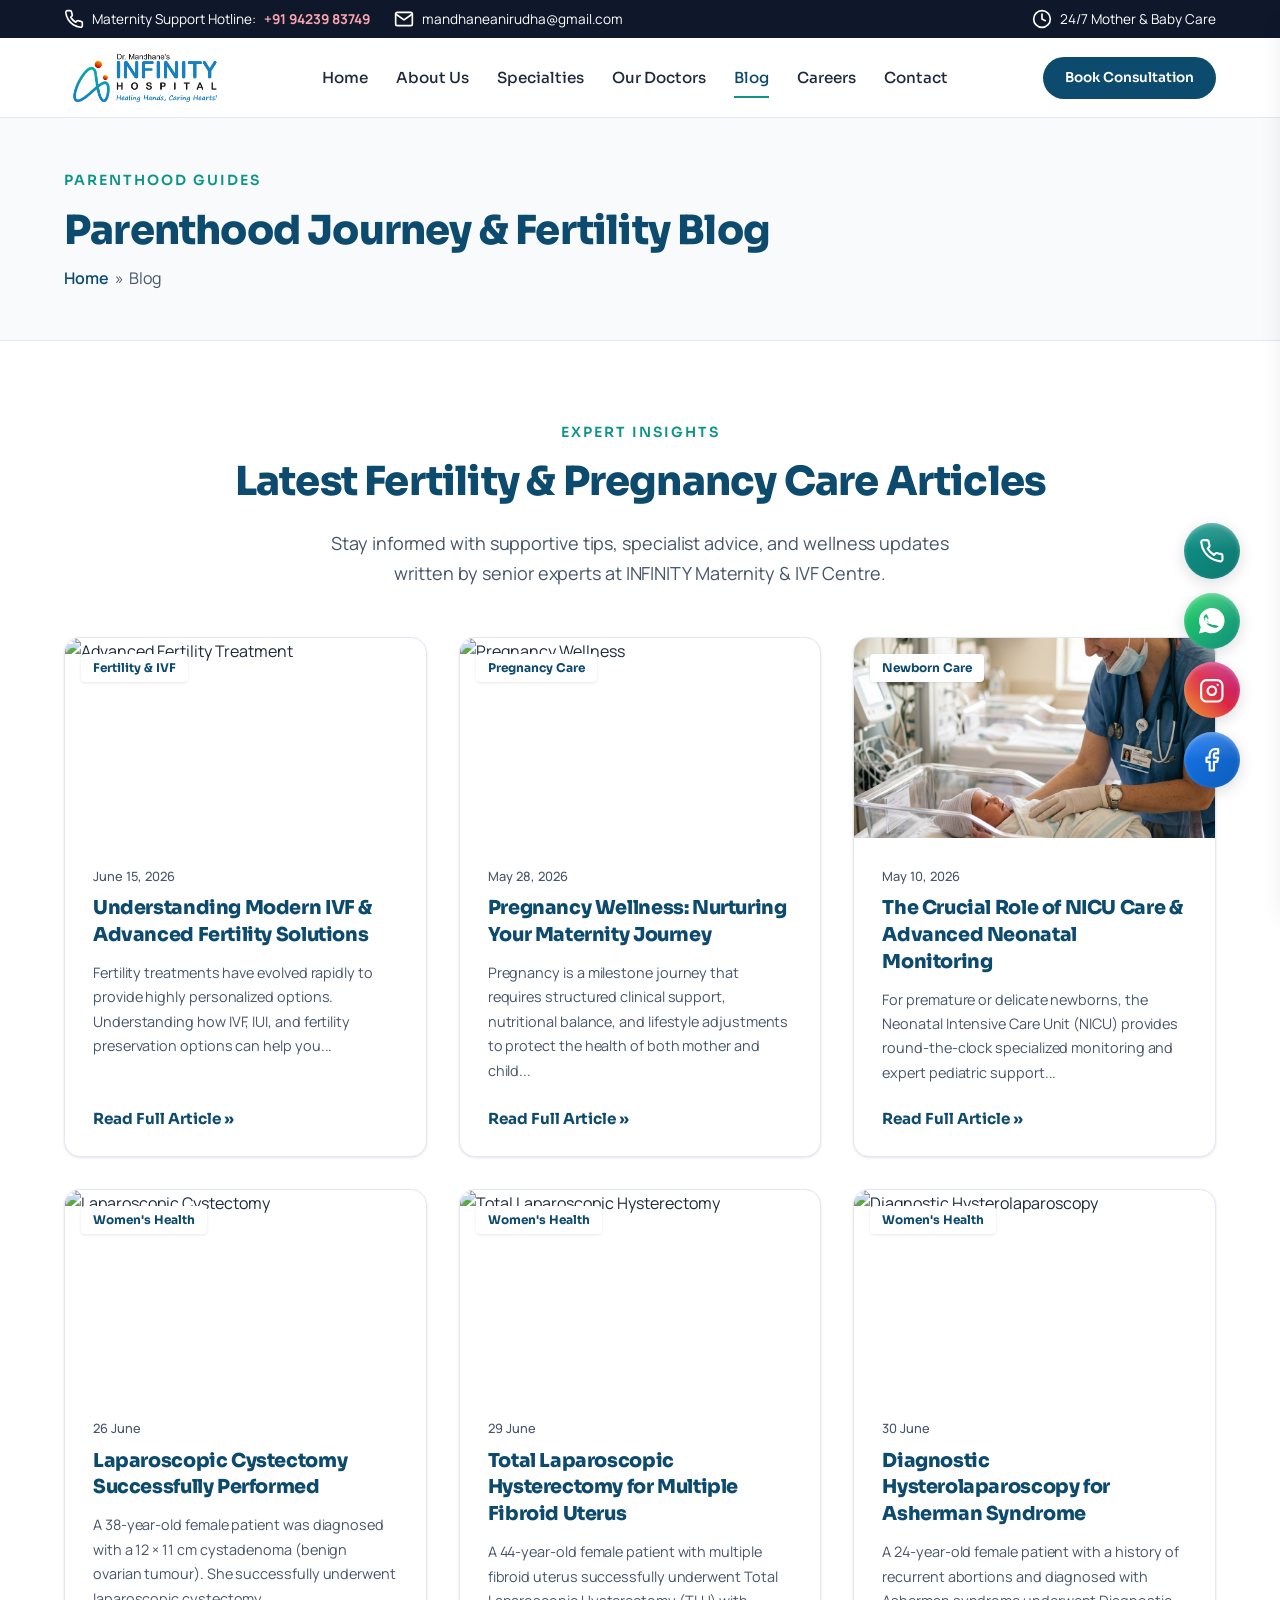
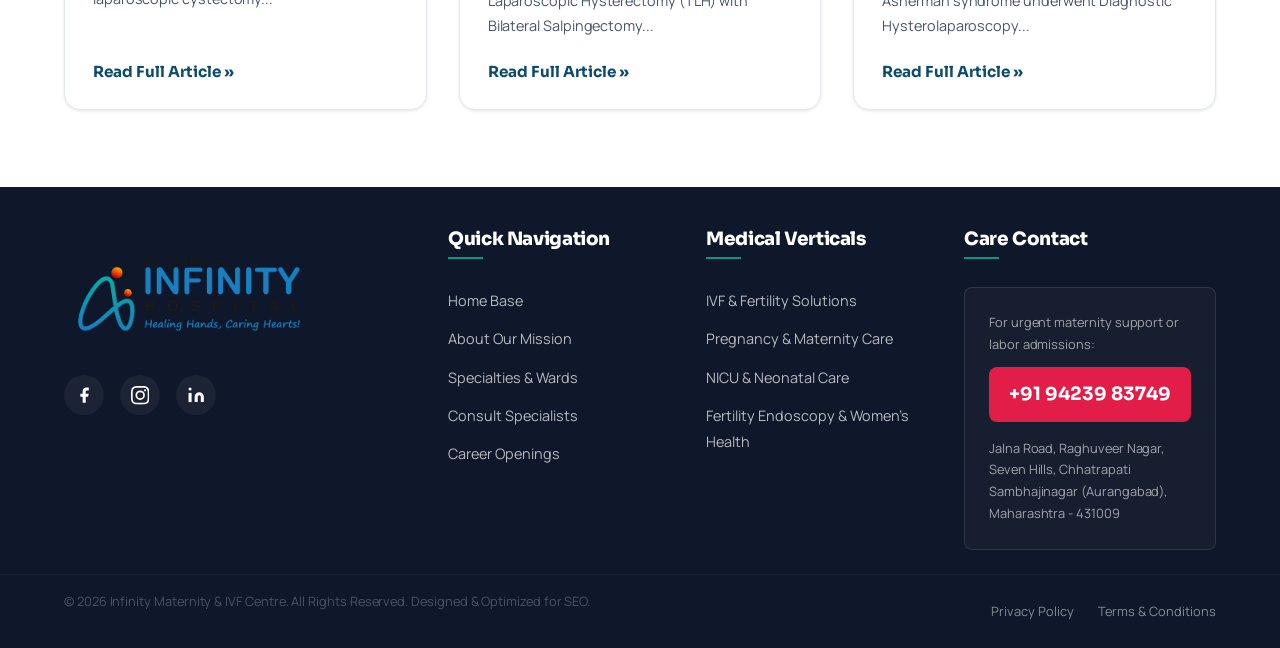
==== INFINITY Hospital/blog.html @ 7b7a64b6 "first commit" ====
<!DOCTYPE html>
<html lang="en">

<head>
    <meta charset="UTF-8">
    <meta name="viewport" content="width=device-width, initial-scale=1.0">

    <!-- Primary Meta Tags -->
    <title>Parenthood & Fertility Blog | INFINITY Maternity & IVF Centre</title>
    <meta name="title" content="Parenthood & Fertility Blog | INFINITY Maternity & IVF Centre">
    <meta name="description"
        content="Read expert articles on IVF treatment, pregnancy wellness, neonatal care (NICU), and women's health written by specialists at INFINITY Maternity & IVF Centre.">
    <meta name="keywords"
        content="INFINITY Maternity & IVF Centre blog, IVF blog, pregnancy tips, newborn care, women's wellness, doctor advice">
    <meta name="author" content="INFINITY Maternity & IVF Centre">
    <meta name="robots" content="index, follow">

    <!-- Open Graph / Facebook -->
    <meta property="og:type" content="website">
    <meta property="og:url" content="https://www.infinitymaternityivf.com/blog.html">
    <meta property="og:title" content="Parenthood & Fertility Blog | INFINITY Maternity & IVF Centre">
    <meta property="og:description"
        content="Read expert articles on IVF treatment, pregnancy wellness, neonatal care (NICU), and women's health written by specialists at INFINITY Maternity & IVF Centre.">
    <meta property="og:image" content="asset/logo-png.png">

    <!-- Twitter -->
    <meta property="twitter:card" content="summary_large_image">
    <meta property="twitter:url" content="https://www.infinitymaternityivf.com/blog.html">
    <meta property="twitter:title" content="Parenthood & Fertility Blog | INFINITY Maternity & IVF Centre">
    <meta property="twitter:description"
        content="Read expert articles on IVF treatment, pregnancy wellness, neonatal care (NICU), and women's health written by specialists at INFINITY Maternity & IVF Centre.">
    <meta property="twitter:image" content="asset/logo-png.png">

    <!-- Google Fonts -->
    <link rel="preconnect" href="https://fonts.googleapis.com">
    <link rel="preconnect" href="https://fonts.gstatic.com" crossorigin>
    <link
        href="https://fonts.googleapis.com/css2?family=Manrope:wght@300;400;500;600;700;800&family=Sora:wght@300;400;500;600;700;800&display=swap"
        rel="stylesheet">

    <!-- Stylesheet -->
    <link rel="stylesheet" href="style.css">
</head>

<body>

    <!-- TOP INFO BAR -->
    <div class="top-bar">
        <div class="container top-bar-content">
            <div class="top-contact-info">
                <span class="info-item">
                    <svg class="icon" viewBox="0 0 24 24">
                        <path
                            d="M22 16.92v3a2 2 0 0 1-2.18 2 19.79 19.79 0 0 1-8.63-3.07 19.5 19.5 0 0 1-6-6 19.79 19.79 0 0 1-3.07-8.67A2 2 0 0 1 4.11 2h3a2 2 0 0 1 2 1.72 12.84 12.84 0 0 0 .7 2.81 2 2 0 0 1-.45 2.11L8.09 9.91a16 16 0 0 0 6 6l1.27-1.27a2 2 0 0 1 2.11-.45 12.84 12.84 0 0 0 2.81.7A2 2 0 0 1 22 16.92z" />
                    </svg>
                    Maternity Support Hotline: <a href="tel:+919423983749" class="emergency-link">+91 94239 83749</a>
                </span>
                <span class="info-item hide-mobile">
                    <svg class="icon" viewBox="0 0 24 24">
                        <path d="M4 4h16c1.1 0 2 .9 2 2v12c0 1.1-.9 2-2 2H4c-1.1 0-2-.9-2-2V6c0-1.1.9-2 2-2z" />
                        <polyline points="22,6 12,13 2,6" />
                    </svg>
                    <a href="mailto:mandhaneanirudha@gmail.com">mandhaneanirudha@gmail.com</a>
                </span>
            </div>
            <div class="top-social-hours">
                <span class="info-item">
                    <svg class="icon" viewBox="0 0 24 24">
                        <circle cx="12" cy="12" r="10" />
                        <polyline points="12 6 12 12 16 14" />
                    </svg>
                    24/7 Mother & Baby Care
                </span>
            </div>
        </div>
    </div>

    <!-- STICKY HEADER / NAVIGATION -->
    <header class="main-header">
        <div class="container nav-container">
            <!-- Brand Logo -->
            <a href="index.html" class="logo">
                <img src="asset/logo-png.png" alt="INFINITY Maternity & IVF Centre Logo" class="logo-img">
            </a>

            <!-- Desktop Navigation Menu -->
            <nav class="nav-menu" id="navMenu">
                <a href="index.html" class="nav-link">Home</a>
                <a href="about.html" class="nav-link">About Us</a>
                <a href="specialties.html" class="nav-link">Specialties</a>
                <a href="doctors.html" class="nav-link">Our Doctors</a>
                <a href="blog.html" class="nav-link active">Blog</a>
                <a href="careers.html" class="nav-link">Careers</a>
                <a href="contact.html" class="nav-link">Contact</a>
            </nav>

            <!-- CTA & Burger Action Buttons -->
            <div class="nav-actions">
                <a href="index.html#appointment" class="btn btn-primary btn-sm hide-tablet">Book Consultation</a>
                <button class="burger-menu" id="burgerToggle" aria-label="Toggle Navigation">
                    <span class="line"></span>
                    <span class="line"></span>
                    <span class="line"></span>
                </button>
            </div>
        </div>
    </header>

    <!-- MOBILE DRAWER MENU -->
    <div class="mobile-drawer" id="mobileDrawer">
        <div class="drawer-header">
            <span class="brand-name">INFINITY MATERNITY & IVF CENTRE</span>
            <button class="btn-close" id="drawerClose" aria-label="Close Navigation">&times;</button>
        </div>
        <nav class="drawer-nav">
            <a href="index.html" class="drawer-link">Home</a>
            <a href="about.html" class="drawer-link">About Us</a>
            <a href="specialties.html" class="drawer-link">Specialties & Departments</a>
            <a href="doctors.html" class="drawer-link">Our Doctors</a>
            <a href="blog.html" class="drawer-link">Blog</a>
            <a href="careers.html" class="drawer-link">Careers</a>
            <a href="contact.html" class="drawer-link">Contact Us</a>
            <div class="drawer-cta-wrapper">
                <a href="index.html#appointment" class="btn btn-primary btn-block drawer-booking-btn">Book
                    Consultation</a>
                <a href="tel:+919423983749" class="btn btn-danger btn-block text-center mt-2">Maternity Hotline: +91
                    94239 83749</a>
            </div>
        </nav>
    </div>
    <div class="drawer-overlay" id="drawerOverlay"></div>

    <main>
        <!-- BREADCRUMB HERO SECTION -->
        <section class="section bg-light" style="padding: 3rem 0; border-bottom: 1px solid var(--border-color);">
            <div class="container">
                <span class="section-tag">Parenthood Guides</span>
                <h1 style="font-size: clamp(1.75rem, 5vw, 2.5rem); margin-bottom: 0.5rem;">Parenthood Journey & Fertility Blog</h1>
                <p style="margin-bottom: 0; font-size: 1rem; color: var(--light-text);">
                    <a href="index.html"
                        style="color: var(--primary-color); text-decoration: none; font-weight: 600;">Home</a>
                    &nbsp;&raquo;&nbsp;
                    <span style="color: var(--light-text);">Blog</span>
                </p>
            </div>
        </section>

        <!-- LATEST BLOGS SECTION -->
        <section class="section">
            <div class="container">
                <div class="section-header text-center">
                    <span class="section-tag">Expert Insights</span>
                    <h2 class="section-title">Latest Fertility & Pregnancy Care Articles</h2>
                    <p class="section-desc mx-auto">Stay informed with supportive tips, specialist advice, and wellness
                        updates written by senior experts at INFINITY Maternity & IVF Centre.</p>
                </div>

                <div class="grid grid-3 mt-5">

                    <!-- Blog Card 1 -->
                    <div class="blog-card">
                        <div class="blog-image">
                            <img src="https://images.unsplash.com/photo-1581594693702-fbdc51b2763b?q=80&w=600&auto=format&fit=crop"
                                alt="Advanced Fertility Treatment">
                            <span class="blog-category">Fertility & IVF</span>
                        </div>
                        <div class="blog-details">
                            <span class="blog-date">June 15, 2026</span>
                            <h3>Understanding Modern IVF & Advanced Fertility Solutions</h3>
                            <p class="blog-excerpt">Fertility treatments have evolved rapidly to provide highly
                                personalized options. Understanding how IVF, IUI, and fertility preservation options can
                                help you...</p>
                            <button type="button" class="btn-read-more" data-blog="blog-1">Read Full Article
                                &raquo;</button>
                        </div>
                    </div>

                    <!-- Blog Card 2 -->
                    <div class="blog-card">
                        <div class="blog-image">
                            <img src="https://images.unsplash.com/photo-1516627145497-ae6968895b74?q=80&w=600&auto=format&fit=crop"
                                alt="Pregnancy Wellness">
                            <span class="blog-category">Pregnancy Care</span>
                        </div>
                        <div class="blog-details">
                            <span class="blog-date">May 28, 2026</span>
                            <h3>Pregnancy Wellness: Nurturing Your Maternity Journey</h3>
                            <p class="blog-excerpt">Pregnancy is a milestone journey that requires structured clinical
                                support, nutritional balance, and lifestyle adjustments to protect the health of both
                                mother and child...</p>
                            <button type="button" class="btn-read-more" data-blog="blog-2">Read Full Article
                                &raquo;</button>
                        </div>
                    </div>

                    <!-- Blog Card 3 -->
                    <div class="blog-card">
                        <div class="blog-image">
                            <img src="asset/newborn_care.png"
                                alt="Newborn NICU Care">
                            <span class="blog-category">Newborn Care</span>
                        </div>
                        <div class="blog-details">
                            <span class="blog-date">May 10, 2026</span>
                            <h3>The Crucial Role of NICU Care & Advanced Neonatal Monitoring</h3>
                            <p class="blog-excerpt">For premature or delicate newborns, the Neonatal Intensive Care Unit
                                (NICU) provides round-the-clock specialized monitoring and expert pediatric support...
                            </p>
                            <button type="button" class="btn-read-more" data-blog="blog-3">Read Full Article
                                &raquo;</button>
                        </div>
                    </div>

                    <!-- Blog Card 4 -->
                    <div class="blog-card">
                        <div class="blog-image">
                            <img src="https://images.unsplash.com/photo-1551601651-2a8555f1a136?q=80&w=600&auto=format&fit=crop"
                                alt="Laparoscopic Cystectomy">
                            <span class="blog-category">Women's Health</span>
                        </div>
                        <div class="blog-details">
                            <span class="blog-date">26 June</span>
                            <h3>Laparoscopic Cystectomy Successfully Performed</h3>
                            <p class="blog-excerpt">A 38-year-old female patient was diagnosed with a 12 &times; 11 cm cystadenoma (benign ovarian tumour). She successfully underwent laparoscopic cystectomy...</p>
                            <button type="button" class="btn-read-more" data-blog="blog-4">Read Full Article
                                &raquo;</button>
                        </div>
                    </div>

                    <!-- Blog Card 5 -->
                    <div class="blog-card">
                        <div class="blog-image">
                            <img src="https://images.unsplash.com/photo-1584515979956-d9f6e5d09982?q=80&w=600&auto=format&fit=crop"
                                alt="Total Laparoscopic Hysterectomy">
                            <span class="blog-category">Women's Health</span>
                        </div>
                        <div class="blog-details">
                            <span class="blog-date">29 June</span>
                            <h3>Total Laparoscopic Hysterectomy for Multiple Fibroid Uterus</h3>
                            <p class="blog-excerpt">A 44-year-old female patient with multiple fibroid uterus successfully underwent Total Laparoscopic Hysterectomy (TLH) with Bilateral Salpingectomy...</p>
                            <button type="button" class="btn-read-more" data-blog="blog-5">Read Full Article
                                &raquo;</button>
                        </div>
                    </div>

                    <!-- Blog Card 6 -->
                    <div class="blog-card">
                        <div class="blog-image">
                            <img src="https://images.unsplash.com/photo-1579684385127-1ef15d508118?q=80&w=600&auto=format&fit=crop"
                                alt="Diagnostic Hysterolaparoscopy">
                            <span class="blog-category">Women's Health</span>
                        </div>
                        <div class="blog-details">
                            <span class="blog-date">30 June</span>
                            <h3>Diagnostic Hysterolaparoscopy for Asherman Syndrome</h3>
                            <p class="blog-excerpt">A 24-year-old female patient with a history of recurrent abortions and diagnosed with Asherman syndrome underwent Diagnostic Hysterolaparoscopy...</p>
                            <button type="button" class="btn-read-more" data-blog="blog-6">Read Full Article
                                &raquo;</button>
                        </div>
                    </div>

                </div>
            </div>
        </section>
    </main>

    <!-- FOOTER -->
    <footer class="main-footer">
        <div class="container footer-grid">
            <div class="footer-col brand-col">
                <a href="index.html" class="footer-logo">
                    <img src="asset/logo-png.png" alt="INFINITY Hospital Logo" class="footer-logo-img">
                </a>
                <p class="footer-about-text"></p>
                <div class="footer-social-links">
                    <a href="https://www.facebook.com/profile.php?id=61566189864378" target="_blank"
                        rel="noopener noreferrer" aria-label="Facebook"><svg viewBox="0 0 24 24">
                            <path d="M18 2h-3a5 5 0 0 0-5 5v3H7v4h3v8h4v-8h3l1-4h-4V7a1 1 0 0 1 1-1h3z" />
                        </svg></a>
                    <a href="https://www.instagram.com/infinityhospital19" target="_blank" rel="noopener noreferrer"
                        aria-label="Instagram"><svg viewBox="0 0 24 24">
                            <path
                                d="M12 2.163c3.204 0 3.584.012 4.85.07 3.252.148 4.771 1.691 4.919 4.919.058 1.265.069 1.645.069 4.849 0 3.205-.012 3.584-.069 4.849-.149 3.225-1.664 4.771-4.919 4.919-1.266.058-1.644.07-4.85.07-3.204 0-3.584-.012-4.849-.07-3.26-.149-4.771-1.699-4.919-4.92-.058-1.265-.07-1.644-.07-4.849 0-3.204.013-3.583.07-4.849.149-3.227 1.664-4.771 4.919-4.919 1.266-.057 1.645-.069 4.849-.069zM12 0C8.741 0 8.333.014 7.053.072 2.695.272.273 2.69.073 7.051.014 8.333 0 8.741 0 12c0 3.259.014 3.668.072 4.948.2 4.358 2.618 6.78 6.98 6.98C8.333 23.986 8.741 24 12 24c3.259 0 3.668-.014 4.948-.072 4.354-.2 6.782-2.618 6.979-6.98.059-1.28.073-1.689.073-4.948 0-3.259-.014-3.667-.072-4.947-.196-4.354-2.617-6.78-6.979-6.98C15.668.014 15.259 0 12 0zm0 5.838a6.162 6.162 0 1 0 0 12.324 6.162 6.162 0 0 0 0-12.324zM12 16a4 4 0 1 1 0-8 4 4 0 0 1 0 8zm6.406-11.845a1.44 1.44 0 1 0 0 2.881 1.44 1.44 0 0 0 0-2.881z" />
                        </svg></a>
                    <a href="#" aria-label="LinkedIn"><svg viewBox="0 0 24 24">
                            <path d="M16 8a6 6 0 0 1 6 6v7h-4v-7a2 2 0 0 0-2-2 2 2 0 0 0-2 2v7h-4v-7a6 6 0 0 1 6-6z" />
                            <rect x="2" y="9" width="4" height="12" />
                            <circle cx="4" cy="4" r="2" />
                        </svg></a>
                </div>
            </div>

            <div class="footer-col">
                <h4>Quick Navigation</h4>
                <ul class="footer-links">
                    <li><a href="index.html">Home Base</a></li>
                    <li><a href="about.html">About Our Mission</a></li>
                    <li><a href="specialties.html">Specialties & Wards</a></li>
                    <li><a href="doctors.html">Consult Specialists</a></li>
                    <li><a href="careers.html">Career Openings</a></li>
                </ul>
            </div>

            <div class="footer-col">
                <h4>Medical Verticals</h4>
                <ul class="footer-links">
                    <li><a href="specialties.html?filter=surgery" class="dept-footer-link" data-filter="surgery">IVF &
                            Fertility Solutions</a></li>
                    <li><a href="specialties.html?filter=maternity" class="dept-footer-link"
                            data-filter="maternity">Pregnancy & Maternity Care</a></li>
                    <li><a href="specialties.html?filter=icu" class="dept-footer-link" data-filter="icu">NICU & Neonatal
                            Care</a></li>
                    <li><a href="specialties.html?filter=laparoscopy" class="dept-footer-link"
                            data-filter="laparoscopy">Fertility Endoscopy & Women's Health</a></li>
                </ul>
            </div>

            <div class="footer-col">
                <h4>Care Contact</h4>
                <div class="footer-emergency-info">
                    <p class="urgency-call-msg">For urgent maternity support or labor admissions:</p>
                    <a href="tel:+919423983749" class="footer-emergency-btn">+91 94239 83749</a>
                    <p class="footer-address"><a
                            href="https://www.google.com/maps/place/INFINITY+HOSPITAL/@19.8762015,75.3492012,874m/data=!3m2!1e3!4b1!4m6!3m5!1s0x3bdba341349c6797:0xf239363230e930c8!8m2!3d19.8762015!4d75.3492012!16s%2Fg%2F11l5dqc1zq"
                            target="_blank" rel="noopener noreferrer"
                            style="color: inherit; text-decoration: none;">Jalna Road, Raghuveer Nagar, Seven Hills,
                            Chhatrapati Sambhajinagar (Aurangabad), Maharashtra - 431009</a></p>
                </div>
            </div>
        </div>

        <div class="footer-bottom">
            <div class="container footer-bottom-content">
                <p>&copy; 2026 Infinity Maternity & IVF Centre. All Rights Reserved. Designed & Optimized for SEO.</p>
                <div class="footer-legal-links">
                    <a href="#">Privacy Policy</a>
                    <a href="#">Terms & Conditions</a>
                </div>
            </div>
        </div>
    </footer>

    <!-- FLOATING ACTIONS -->
    <div class="floating-actions" id="floatingActions">
        <!-- Call Button -->
        <a href="tel:+919423983749" class="float-btn float-call" aria-label="Call Us">
            <svg viewBox="0 0 24 24" class="float-icon">
                <path d="M22 16.92v3a2 2 0 0 1-2.18 2 19.79 19.79 0 0 1-8.63-3.07 19.5 19.5 0 0 1-6-6 19.79 19.79 0 0 1-3.07-8.67A2 2 0 0 1 4.11 2h3a2 2 0 0 1 2 1.72 12.84 12.84 0 0 0 .7 2.81 2 2 0 0 1-.45 2.11L8.09 9.91a16 16 0 0 0 6 6l1.27-1.27a2 2 0 0 1 2.11-.45 12.84 12.84 0 0 0 2.81.7A2 2 0 0 1 22 16.92z" fill="none" stroke="currentColor" stroke-width="2" stroke-linecap="round" stroke-linejoin="round"/>
            </svg>
            <span class="float-tooltip">Call Us</span>
        </a>
        <!-- WhatsApp Button -->
        <a href="https://wa.me/919423983749" class="float-btn float-whatsapp" target="_blank" rel="noopener noreferrer" aria-label="Chat on WhatsApp">
            <svg viewBox="0 0 24 24" class="float-icon">
                <path d="M12.008 0C5.397 0 .06 5.348.06 11.957c.001 2.1.548 4.145 1.587 5.946L0 24l6.335-1.662c1.745.954 3.712 1.455 5.717 1.456 6.613 0 11.95-5.34 11.953-11.997A11.98 11.98 0 0 0 12.008 0zm6.59 16.953c-.273.766-1.57 1.408-2.155 1.5-1.026.16-2.222.42-5.467-1.042-3.136-1.407-5.11-4.63-5.267-4.847-.156-.217-1.266-1.747-1.266-3.33 0-1.58.825-2.35 1.118-2.656.294-.306.65-.383.878-.383.228 0 .456.002.652.012.203.01.46.008.72.673.275.703.94 2.366 1.02 2.535.084.17.14.368.026.602-.114.234-.173.379-.342.585-.17.206-.356.46-.508.618-.17.17-.348.356-.15.703.197.347.88 1.492 1.884 2.399 1.294 1.162 2.385 1.523 2.723 1.69.338.167.536.14.737-.1.2-.239.878-1.05.11-1.49-.66-.38-1.294-.766-1.57-.766-.276 0-.482.17-.737.46-.255.29-.536.6-.74.493-.203-.11-.856-.326-1.63-1.037-.604-.555-.95-1.127-1.07-1.332-.12-.2-.012-.308.087-.406.09-.09.2-.238.3-.357.1-.12.13-.2.2-.338.07-.138.03-.26-.02-.38-.05-.12-.46-1.14-.63-1.56-.17-.417-.35-.357-.48-.363-.12-.006-.26-.008-.4-.008-.14 0-.36.05-.55.263-.19.214-.73.74-.73 1.804 0 1.066.75 2.1 1.05 2.536.084.17.14.368.026.602z" fill="currentColor"/>
            </svg>
            <span class="float-tooltip">WhatsApp</span>
        </a>
        <!-- Instagram Button -->
        <a href="https://www.instagram.com/infinityhospital19" class="float-btn float-instagram" target="_blank" rel="noopener noreferrer" aria-label="Instagram">
            <svg viewBox="0 0 24 24" class="float-icon">
                <rect x="2" y="2" width="20" height="20" rx="5" ry="5" fill="none" stroke="currentColor" stroke-width="2" stroke-linecap="round" stroke-linejoin="round"/>
                <path d="M16 11.37A4 4 0 1 1 12.63 8 4 4 0 0 1 16 11.37z" fill="none" stroke="currentColor" stroke-width="2" stroke-linecap="round" stroke-linejoin="round"/>
                <line x1="17.5" y1="6.5" x2="17.51" y2="6.5" fill="none" stroke="currentColor" stroke-width="2" stroke-linecap="round" stroke-linejoin="round"/>
            </svg>
            <span class="float-tooltip">Instagram</span>
        </a>
        <!-- Facebook Button -->
        <a href="https://www.facebook.com/profile.php?id=61566189864378" class="float-btn float-facebook" target="_blank" rel="noopener noreferrer" aria-label="Facebook">
            <svg viewBox="0 0 24 24" class="float-icon">
                <path d="M18 2h-3a5 5 0 0 0-5 5v3H7v4h3v8h4v-8h3l1-4h-4V7a1 1 0 0 1 1-1h3z" fill="none" stroke="currentColor" stroke-width="2" stroke-linecap="round" stroke-linejoin="round"/>
            </svg>
            <span class="float-tooltip">Facebook</span>
        </a>
    </div>

    <!-- Scroll to Top Button -->
    <button class="scroll-top-btn" id="scrollTopBtn" aria-label="Scroll to Top">
        <svg viewBox="0 0 24 24">
            <polyline points="18 15 12 9 6 15" />
        </svg>
    </button>

    <!-- DYNAMIC BLOG MODAL READER -->
    <div class="modal-system" id="blogReaderModal">
        <div class="modal-card modal-large">
            <button class="modal-close-corner" data-modal="blogReaderModal">&times;</button>
            <div class="modal-blog-header">
                <span class="blog-modal-cat" id="blogModalCategory">Fertility & IVF</span>
                <span class="blog-modal-date" id="blogModalDate">June 15, 2026</span>
                <h2 id="blogModalTitle">Your Journey to Parenthood</h2>
            </div>
            <div class="modal-blog-body" id="blogModalContent">
                <!-- Content injected dynamically by JS -->
            </div>
        </div>
    </div>

    <!-- DYNAMIC DIALOG MODALS -->
    <!-- Book Consultation Modal -->
    <div class="modal-system" id="bookConsultationModal">
        <div class="modal-card modal-booking-card">
            <button class="modal-close-corner" data-modal="bookConsultationModal" aria-label="Close Modal">&times;</button>
            <h3 class="form-title" style="margin-bottom: 2rem;">Book Consultation</h3>
            
            <form id="modalAppointmentForm" class="appointment-form" novalidate>
                <!-- Department and Doctor Select Grid -->
                <div class="form-group-row">
                    <div class="form-group">
                        <label for="modalBookingDepartment">Select Service <span class="req">*</span></label>
                        <select id="modalBookingDepartment" name="department" required>
                            <option value="" disabled selected>-- Choose Service --</option>
                            <option value="surgery">IVF & Fertility Solutions</option>
                            <option value="maternity">Pregnancy & Maternity Care</option>
                            <option value="icu">NICU & Neonatal Care</option>
                            <option value="laparoscopy">Fertility Endoscopy & Women's Health</option>
                        </select>
                        <span class="error-msg" id="modalErrDepartment">Please select a service category.</span>
                    </div>

                    <div class="form-group">
                        <label for="modalBookingDoctor">Select Specialist <span class="req">*</span></label>
                        <select id="modalBookingDoctor" name="doctor" required>
                            <option value="" disabled selected>-- Choose Specialist --</option>
                        </select>
                        <span class="error-msg" id="modalErrDoctor">Please select a specialist doctor.</span>
                    </div>
                </div>

                <!-- Date and Time Slot Picker Grid -->
                <div class="form-group-row">
                    <div class="form-group">
                        <label for="modalBookingDate">Appointment Date <span class="req">*</span></label>
                        <input type="date" id="modalBookingDate" name="date" required>
                        <span class="error-msg" id="modalErrDate">Please select a valid future date.</span>
                    </div>

                    <div class="form-group">
                        <label for="modalBookingTime">Preferred Time Slot <span class="req">*</span></label>
                        <select id="modalBookingTime" name="timeSlot" required>
                            <option value="" disabled selected>-- Choose Time --</option>
                            <option value="09:00-10:00">09:00 AM - 10:00 AM</option>
                            <option value="10:00-11:00">10:00 AM - 11:00 AM</option>
                            <option value="11:00-12:00">11:00 AM - 12:00 PM</option>
                            <option value="14:00-15:00">02:00 PM - 03:00 PM</option>
                            <option value="15:00-16:00">03:00 PM - 04:00 PM</option>
                            <option value="16:00-17:00">04:00 PM - 05:00 PM</option>
                            <option value="17:00-18:00">05:00 PM - 06:00 PM</option>
                        </select>
                        <span class="error-msg" id="modalErrTime">Please select a preferred slot.</span>
                    </div>
                </div>

                <!-- Full Name -->
                <div class="form-group">
                    <label for="modalBookingName">Full Name <span class="req">*</span></label>
                    <input type="text" id="modalBookingName" name="fullName" placeholder="Enter your full name" required>
                    <span class="error-msg" id="modalErrName">Name must contain at least 3 letters.</span>
                </div>

                <!-- Phone and Email -->
                <div class="form-group-row">
                    <div class="form-group">
                        <label for="modalBookingPhone">Phone Number <span class="req">*</span></label>
                        <input type="tel" id="modalBookingPhone" name="phone" placeholder="Enter 10-digit number" required>
                        <span class="error-msg" id="modalErrPhone">Please enter a valid 10-digit phone number.</span>
                    </div>

                    <div class="form-group">
                        <label for="modalBookingEmail">Email Address</label>
                        <input type="email" id="modalBookingEmail" name="email" placeholder="example@mail.com">
                        <span class="error-msg" id="modalErrEmail">Please enter a valid email address.</span>
                    </div>
                </div>

                <!-- Additional Message -->
                <div class="form-group">
                    <label for="modalBookingMessage">Brief Inquiry / Health Concern</label>
                    <textarea id="modalBookingMessage" name="message" rows="3" placeholder="Describe your query or medical concern (optional)"></textarea>
                </div>

                <button type="submit" class="btn btn-primary btn-block submit-booking-btn">Book Consultation</button>
            </form>
        </div>
    </div>

    <!-- Booking Success Modal -->
    <div class="modal-system" id="bookingSuccessModal">
        <div class="modal-card">
            <button class="modal-close-corner" data-modal="bookingSuccessModal" aria-label="Close Modal">&times;</button>
            <div class="modal-icon-success">
                <svg viewBox="0 0 24 24">
                    <polyline points="20 6 9 17 4 12" />
                </svg>
            </div>
            <h3>Consultation Requested!</h3>
            <p>Your consultation request is logged. Our fertility & maternity team will verify specialist availability
                and send your confirmation SMS/Email shortly.</p>
            <div class="modal-appointment-summary" id="bookingSummaryDetails">
                <!-- Filled dynamically by JS -->
            </div>
            <button class="btn btn-primary modal-close-btn" data-modal="bookingSuccessModal">Understood</button>
        </div>
    </div>

    <!-- JavaScript File -->
    <script src="script.js"></script>
</body>

</html>
---- INFINITY Hospital/style.css ----
/* ==========================================================================
   Dr. Mandhane's INFINITY Maternity & IVF Centre - Core Stylesheet
   Design: Premium Healthcare, Responsive Grid, Modern Typography, Animations
   ========================================================================== */

@import url('https://fonts.googleapis.com/css2?family=Manrope:wght@300;400;500;600;700;800&family=Sora:wght@300;400;500;600;700;800&display=swap');

/* --- CSS Variables & Design System --- */
:root {
    --primary-color: #0c4a6e;
    /* Deep Trust Ocean Blue */
    --primary-light: #0ea5e9;
    /* Bright Accent Blue */
    --primary-hover: #0369a1;
    --secondary-color: #0d9488;
    /* Caring Teal */
    --secondary-hover: #0f766e;
    --accent-color: #e11d48;
    /* Emergency Rose/Red */
    --accent-hover: #be123c;
    --dark-bg: #0f172a;
    /* Slate 900 */
    --dark-text: #1e293b;
    /* Slate 800 */
    --light-bg: #f8fafc;
    /* Slate 50 */
    --light-text: #475569;
    /* Slate 600 */
    --border-color: #e2e8f0;
    /* Slate 200 */
    --white: #ffffff;

    /* Typography */
    --font-heading: 'Sora', sans-serif;
    --font-body: 'Manrope', sans-serif;

    /* Spacing */
    --container-width: 1200px;
    --section-padding: clamp(3.5rem, 6vw, 6.5rem);

    /* Shadows & Transitions */
    --shadow-sm: 0 1px 3px rgba(0, 0, 0, 0.1);
    --shadow-md: 0 4px 6px -1px rgba(0, 0, 0, 0.1), 0 2px 4px -1px rgba(0, 0, 0, 0.06);
    --shadow-lg: 0 10px 15px -3px rgba(0, 0, 0, 0.1), 0 4px 6px -2px rgba(0, 0, 0, 0.05);
    --shadow-xl: 0 20px 25px -5px rgba(0, 0, 0, 0.1), 0 10px 10px -5px rgba(0, 0, 0, 0.04);
    --shadow-premium: 0 25px 50px -12px rgba(15, 23, 42, 0.08);

    --transition: all 0.3s cubic-bezier(0.4, 0, 0.2, 1);
    --border-radius: 16px;
    --border-radius-sm: 8px;
}

/* --- Base Resets & Global Styles --- */
*,
*::before,
*::after {
    box-sizing: border-box;
    margin: 0;
    padding: 0;
}

html {
    scroll-behavior: smooth;
    scroll-padding-top: 80px;
    /* Offset for sticky nav */
    font-size: 16px;
}

body {
    font-family: var(--font-body);
    font-size: 1rem;
    line-height: 1.65;
    color: var(--dark-text);
    background-color: var(--white);
    overflow-x: hidden;
    -webkit-font-smoothing: antialiased;
    -moz-osx-font-smoothing: grayscale;
    text-rendering: optimizeLegibility;
    overflow-wrap: break-word;
    word-wrap: break-word;
}

/* --- Utilities & Container Layouts --- */
.container {
    width: 100%;
    max-width: var(--container-width);
    margin: 0 auto;
    padding: 0 1.5rem;
}

.section {
    padding: var(--section-padding) 0;
}

.bg-light {
    background-color: var(--light-bg);
}

.text-center {
    text-align: center;
}

.mx-auto {
    margin-left: auto;
    margin-right: auto;
}

.mb-4 {
    margin-bottom: 1.5rem;
}

.mt-4 {
    margin-top: 1.5rem;
}

.mt-5 {
    margin-top: 3rem;
}

.ml-2 {
    margin-left: 0.5rem;
}

/* Grid Systems */
.grid {
    display: grid;
    gap: 2rem;
}

.grid-2 {
    grid-template-columns: repeat(2, 1fr);
}

.grid-3 {
    grid-template-columns: repeat(3, 1fr);
}

.grid-4 {
    grid-template-columns: repeat(4, 1fr);
}

.img-responsive {
    width: 100%;
    height: auto;
    display: block;
}

/* --- Typography Styles --- */
h1,
h2,
h3,
h4,
h5,
h6 {
    font-family: var(--font-heading);
    color: var(--primary-color);
    font-weight: 800;
    line-height: 1.3;
    letter-spacing: -0.02em;
}

p {
    color: var(--light-text);
    margin-bottom: 1.25rem;
    line-height: 1.7;
    letter-spacing: -0.005em;
}

.section-tag {
    display: inline-block;
    color: var(--secondary-color);
    font-family: var(--font-heading);
    font-weight: 600;
    text-transform: uppercase;
    font-size: 0.875rem;
    letter-spacing: 2px;
    margin-bottom: 0.75rem;
}

.section-title {
    font-size: clamp(1.65rem, 4vw, 2.5rem);
    margin-bottom: 1.25rem;
    letter-spacing: -0.02em;
}

.section-desc {
    max-width: 650px;
    font-size: 1.125rem;
    margin-bottom: 2rem;
}

/* --- Interactive Components (Buttons) --- */
.btn {
    display: inline-flex;
    align-items: center;
    justify-content: center;
    padding: 0.875rem 2rem;
    font-family: var(--font-heading);
    font-weight: 600;
    border-radius: 50px;
    text-decoration: none;
    cursor: pointer;
    transition: var(--transition);
    border: 2px solid transparent;
    font-size: 0.95rem;
}

.btn-sm {
    padding: 0.5rem 1.25rem;
    font-size: 0.85rem;
}

.btn-xs {
    padding: 0.35rem 0.75rem;
    font-size: 0.75rem;
    border-radius: 4px;
}

.btn-lg {
    padding: 1rem 2.5rem;
    font-size: 1.05rem;
}

.btn-block {
    display: flex;
    width: 100%;
}

.btn-primary {
    background-color: var(--primary-color);
    color: var(--white);
}

.btn-primary:hover {
    background-color: var(--primary-hover);
    transform: translateY(-2px);
    box-shadow: 0 8px 20px rgba(12, 74, 110, 0.25);
}

.btn-secondary {
    background-color: var(--secondary-color);
    color: var(--white);
}

.btn-secondary:hover {
    background-color: var(--secondary-hover);
    transform: translateY(-2px);
    box-shadow: 0 8px 20px rgba(13, 148, 136, 0.25);
}

.btn-outline-primary {
    background-color: transparent;
    border-color: var(--primary-color);
    color: var(--primary-color);
}

.btn-outline-primary:hover {
    background-color: var(--primary-color);
    color: var(--white);
}

.btn-outline-white {
    background-color: transparent;
    border-color: var(--white);
    color: var(--white);
}

.btn-outline-white:hover {
    background-color: var(--white);
    color: var(--dark-bg);
}

.btn-danger {
    background-color: var(--accent-color);
    color: var(--white);
}

.btn-danger:hover {
    background-color: var(--accent-hover);
}

.btn-danger-glow {
    background-color: var(--accent-color);
    color: var(--white);
    box-shadow: 0 0 15px var(--accent-color);
}

.btn-danger-glow:hover {
    background-color: var(--accent-hover);
    box-shadow: 0 0 25px var(--accent-hover);
    transform: scale(1.03);
}

/* Glass Panels */
.glass-panel {
    background: rgba(255, 255, 255, 0.9);
    backdrop-filter: blur(12px);
    -webkit-backdrop-filter: blur(12px);
    border: 1px solid rgba(255, 255, 255, 0.2);
    box-shadow: var(--shadow-xl);
    border-radius: var(--border-radius);
}

/* Icons */
.icon {
    width: 1.25rem;
    height: 1.25rem;
    fill: none;
    stroke: currentColor;
    stroke-width: 2;
    stroke-linecap: round;
    stroke-linejoin: round;
    display: inline-block;
    vertical-align: middle;
}

/* --- Top Info Bar --- */
.top-bar {
    background-color: var(--dark-bg);
    color: var(--white);
    padding: 0.5rem 0;
    font-size: 0.85rem;
}

.top-bar-content {
    display: flex;
    justify-content: space-between;
    align-items: center;
}

.top-contact-info,
.top-social-hours {
    display: flex;
    gap: 1.5rem;
}

.info-item {
    display: inline-flex;
    align-items: center;
    gap: 0.5rem;
}

.info-item a {
    color: var(--white);
    text-decoration: none;
    transition: var(--transition);
}

.info-item a:hover {
    color: var(--primary-light);
}

.emergency-link {
    font-weight: 700;
    color: #fda4af !important;
    /* light red */
}

/* --- Navigation Header --- */
.main-header {
    background-color: rgba(255, 255, 255, 0.95);
    backdrop-filter: blur(10px);
    -webkit-backdrop-filter: blur(10px);
    border-bottom: 1px solid var(--border-color);
    position: sticky;
    top: 0;
    z-index: 1000;
    transition: var(--transition);
    height: 80px;
    display: flex;
    align-items: center;
}

.nav-container {
    display: flex;
    justify-content: space-between;
    align-items: center;
    width: 100%;
}

.logo {
    display: flex;
    align-items: center;
    text-decoration: none;
    color: var(--primary-color);
    gap: 0.5rem;
}

.logo-img {
    height: 210px;
    max-height: 210px;
    width: auto;
    object-fit: contain;
    margin: -65px 0;
}

.brand-col .logo-img {
    height: 472px;
    max-height: 472px;
    width: auto;
    object-fit: contain;
    margin: -147px 0;
}

.logo-text {
    display: flex;
    flex-direction: column;
    line-height: 1.1;
}

.brand-name {
    font-family: var(--font-heading);
    font-weight: 800;
    font-size: 1.35rem;
    letter-spacing: 1px;
}

.brand-sub {
    font-size: 0.65rem;
    font-weight: 600;
    letter-spacing: 3px;
    color: var(--secondary-color);
}

.nav-menu {
    display: flex;
    gap: 1.75rem;
}

.nav-link {
    text-decoration: none;
    color: var(--dark-text);
    font-weight: 500;
    font-size: 0.95rem;
    font-family: var(--font-heading);
    position: relative;
    padding: 0.5rem 0;
    transition: var(--transition);
}

.nav-link:hover,
.nav-link.active {
    color: var(--primary-color);
}

.nav-link::after {
    content: '';
    position: absolute;
    width: 0;
    height: 2px;
    bottom: 0;
    left: 0;
    background-color: var(--secondary-color);
    transition: var(--transition);
}

.nav-link:hover::after,
.nav-link.active::after {
    width: 100%;
}

.nav-actions {
    display: flex;
    align-items: center;
    gap: 1rem;
}

.burger-menu {
    background: none;
    border: none;
    cursor: pointer;
    display: none;
    flex-direction: column;
    gap: 5px;
    padding: 0.5rem;
    z-index: 1001;
}

.burger-menu .line {
    width: 25px;
    height: 3px;
    background-color: var(--primary-color);
    border-radius: 3px;
    transition: var(--transition);
}

/* Mobile Drawer */
.mobile-drawer {
    position: fixed;
    top: 0;
    right: -320px;
    width: 320px;
    height: 100vh;
    background-color: var(--white);
    z-index: 1100;
    box-shadow: var(--shadow-xl);
    transition: var(--transition);
    padding: 2rem 1.5rem;
    display: flex;
    flex-direction: column;
}

.mobile-drawer.open {
    right: 0;
}

.drawer-header {
    display: flex;
    justify-content: space-between;
    align-items: center;
    margin-bottom: 2rem;
    border-bottom: 1px solid var(--border-color);
    padding-bottom: 1rem;
}

.drawer-header .brand-name {
    font-size: 1.15rem;
    color: var(--primary-color);
}

.btn-close {
    background: none;
    border: none;
    font-size: 2rem;
    cursor: pointer;
    color: var(--light-text);
}

.drawer-nav {
    display: flex;
    flex-direction: column;
    gap: 1.25rem;
}

.drawer-link {
    text-decoration: none;
    color: var(--dark-text);
    font-size: 1.1rem;
    font-family: var(--font-heading);
    font-weight: 500;
    padding-bottom: 0.25rem;
    border-bottom: 1px solid transparent;
}

.drawer-link:hover {
    color: var(--primary-color);
    border-bottom-color: var(--secondary-color);
}

.drawer-cta-wrapper {
    margin-top: auto;
    padding-top: 2rem;
}

.drawer-overlay {
    position: fixed;
    top: 0;
    left: 0;
    width: 100vw;
    height: 100vh;
    background-color: rgba(15, 23, 42, 0.4);
    z-index: 1050;
    opacity: 0;
    visibility: hidden;
    transition: var(--transition);
}

.drawer-overlay.active {
    opacity: 1;
    visibility: visible;
}

/* --- Hero Section --- */
.hero-section {
    position: relative;
    height: calc(100vh - 120px);
    min-height: 650px;
    display: flex;
    align-items: center;
    color: var(--white);
    overflow: hidden;
}

.hero-slideshow {
    position: absolute;
    top: 0;
    left: 0;
    width: 100%;
    height: 100%;
    z-index: 1;
}

.hero-slide {
    position: absolute;
    top: 0;
    left: 0;
    width: 100%;
    height: 100%;
    background-size: cover;
    background-position: center;
    opacity: 0;
    transition: opacity 1.5s ease-in-out;
}

.hero-slide.active {
    opacity: 1;
}

.hero-content-wrapper {
    position: relative;
    z-index: 2;
    display: flex;
    justify-content: flex-start;
    align-items: center;
    gap: 4rem;
    width: 100%;
}

.hero-text-area {
    max-width: 750px;
}

.hero-tagline {
    font-family: var(--font-heading);
    font-weight: 600;
    font-size: 1.15rem;
    color: var(--primary-light);
    letter-spacing: 3px;
    text-transform: uppercase;
    display: inline-block;
    margin-bottom: 1rem;
}

.hero-headline {
    font-size: clamp(2.5rem, 5vw, 4rem);
    color: var(--white);
    font-weight: 800;
    line-height: 1.15;
    margin-bottom: 1.5rem;
}

.highlight-text {
    color: var(--white);
}

.hero-subtext {
    color: rgba(255, 255, 255, 0.85);
    font-size: 1.125rem;
    margin-bottom: 2.5rem;
}






/* Modal Booking Card Styling */
.modal-booking-card {
    max-width: 650px;
    border-radius: var(--border-radius);
    background: var(--white);
    padding: 2.5rem;
    box-shadow: var(--shadow-premium);
    border: 1px solid rgba(12, 74, 110, 0.15);
}

.slide-dots {
    position: absolute;
    bottom: 2rem;
    left: 50%;
    transform: translateX(-50%);
    z-index: 10;
    display: flex;
    gap: 0.75rem;
}

.slide-dot {
    width: 12px;
    height: 12px;
    border-radius: 50%;
    background-color: rgba(255, 255, 255, 0.5);
    cursor: pointer;
    transition: var(--transition);
}

.slide-dot.active {
    background-color: var(--primary-light);
    width: 28px;
    border-radius: 6px;
}

/* Animations */
@keyframes pulse {
    0% {
        transform: scale(1);
        box-shadow: 0 0 0 0 rgba(255, 255, 255, 0.4);
    }

    70% {
        transform: scale(1.1);
        box-shadow: 0 0 0 10px rgba(255, 255, 255, 0);
    }

    100% {
        transform: scale(1);
        box-shadow: 0 0 0 0 rgba(255, 255, 255, 0);
    }
}

/* --- Introduction Section --- */
.about-section .grid-2 {
    align-items: center;
}

.about-image-wrapper {
    position: relative;
    max-width: 480px;
    width: 100%;
    margin: 0 auto;
}

.image-box {
    position: relative;
    z-index: 1;
    width: 100%;
}

.main-about-img {
    width: 100%;
    aspect-ratio: 3/4;
    object-fit: cover;
    object-position: center top;
    border-radius: var(--border-radius);
    box-shadow: var(--shadow-xl);
}

.experience-badge {
    position: absolute;
    bottom: 1.5rem;
    right: -1rem;
    background-color: var(--primary-color);
    color: var(--white);
    padding: 1.25rem;
    border-radius: var(--border-radius);
    box-shadow: var(--shadow-lg);
    display: flex;
    flex-direction: column;
    align-items: center;
    width: 140px;
    z-index: 2;
}

.badge-num {
    font-size: 2.25rem;
    font-weight: 800;
    font-family: var(--font-heading);
    line-height: 1;
}

.badge-txt {
    font-size: 0.7rem;
    text-align: center;
    font-weight: 600;
    text-transform: uppercase;
    letter-spacing: 1px;
    margin-top: 0.25rem;
}

.text-highlight {
    font-size: 1.15rem;
    color: var(--primary-color);
    font-weight: 500;
}

.mission-vision-grid {
    display: flex;
    flex-direction: column;
    gap: 1.5rem;
    margin-top: 2rem;
}

.mission-box {
    display: flex;
    gap: 1.25rem;
    align-items: flex-start;
}

.mv-icon-wrapper {
    background-color: rgba(13, 148, 136, 0.1);
    color: var(--secondary-color);
    padding: 0.75rem;
    border-radius: var(--border-radius-sm);
    display: flex;
    align-items: center;
    justify-content: center;
    flex-shrink: 0;
}

.mv-icon-wrapper svg {
    width: 1.5rem;
    height: 1.5rem;
    fill: none;
    stroke: currentColor;
    stroke-width: 2;
}

.mv-text h4 {
    font-size: 1.1rem;
    margin-bottom: 0.25rem;
}

.mv-text p {
    font-size: 0.95rem;
    margin-bottom: 0;
}

/* --- Statistics Section --- */
.stats-section {
    background-color: var(--primary-color);
    color: var(--white);
    padding: 4rem 0;
}

.stats-container {
    display: grid;
    grid-template-columns: repeat(4, 1fr);
    gap: 2rem;
}

.stat-card {
    text-align: center;
}

.stat-icon-box {
    margin-bottom: 1rem;
    color: var(--primary-light);
}

.stat-icon {
    width: 2.5rem;
    height: 2.5rem;
    stroke: currentColor;
    stroke-width: 1.5;
}

.stat-number {
    font-size: clamp(2.5rem, 4vw, 3.5rem);
    font-family: var(--font-heading);
    font-weight: 800;
    line-height: 1;
}

.plus {
    font-size: clamp(2rem, 3.5vw, 3rem);
    font-family: var(--font-heading);
    font-weight: 800;
    color: var(--primary-light);
    vertical-align: top;
}

.stat-label {
    color: rgba(255, 255, 255, 0.8);
    font-size: 0.95rem;
    margin-top: 0.5rem;
    font-family: var(--font-heading);
    font-weight: 500;
}

/* --- Features Section --- */
.feature-card {
    background-color: var(--white);
    padding: 2.5rem 2rem;
    border-radius: var(--border-radius);
    box-shadow: var(--shadow-sm);
    transition: var(--transition);
    border: 1px solid var(--border-color);
}

.feature-card:hover {
    transform: translateY(-5px);
    box-shadow: var(--shadow-xl);
    border-color: rgba(12, 74, 110, 0.1);
}

.feature-icon-wrapper {
    display: inline-flex;
    padding: 1rem;
    border-radius: var(--border-radius-sm);
    margin-bottom: 1.5rem;
}

.feature-icon-wrapper svg {
    width: 2rem;
    height: 2rem;
    stroke: currentColor;
    stroke-width: 2;
    fill: none;
}

.feature-icon-wrapper.red-accent {
    background-color: rgba(225, 29, 72, 0.1);
    color: var(--accent-color);
}

.feature-icon-wrapper.teal-accent {
    background-color: rgba(13, 148, 136, 0.1);
    color: var(--secondary-color);
}

.feature-icon-wrapper.blue-accent {
    background-color: rgba(14, 165, 233, 0.1);
    color: var(--primary-light);
}

.feature-card h3 {
    font-size: 1.25rem;
    margin-bottom: 1rem;
}

.feature-card p {
    font-size: 0.95rem;
    margin-bottom: 0;
}

/* Certifications Showcase */
.certifications-showcase {
    margin-top: 5rem;
    padding-top: 4rem;
    border-top: 1px solid var(--border-color);
}

.cert-title {
    font-size: 1.25rem;
    margin-bottom: 2.5rem;
    color: var(--light-text);
    text-transform: uppercase;
    letter-spacing: 2px;
}

.cert-badges-grid {
    display: grid;
    grid-template-columns: repeat(3, 1fr);
    gap: 3rem;
}

.cert-item {
    display: flex;
    gap: 1.25rem;
    align-items: center;
}

.cert-icon {
    background-color: var(--white);
    color: var(--primary-color);
    padding: 1rem;
    border-radius: 50%;
    box-shadow: var(--shadow-md);
    flex-shrink: 0;
    display: flex;
    align-items: center;
    justify-content: center;
}

.cert-icon svg {
    width: 2rem;
    height: 2rem;
    stroke: currentColor;
    stroke-width: 2;
    fill: none;
}

.cert-item h5 {
    font-size: 1.05rem;
    margin-bottom: 0.25rem;
}

.cert-item p {
    font-size: 0.85rem;
    margin-bottom: 0;
}

/* --- Specialties Section --- */
.department-filters-wrapper {
    display: flex;
    justify-content: center;
    flex-wrap: wrap;
    gap: 0.75rem;
    margin-bottom: 3rem;
}

.filter-btn {
    background-color: var(--light-bg);
    border: 1px solid var(--border-color);
    color: var(--light-text);
    padding: 0.65rem 1.5rem;
    border-radius: 50px;
    font-family: var(--font-heading);
    font-weight: 600;
    font-size: 0.9rem;
    cursor: pointer;
    transition: var(--transition);
}

.filter-btn:hover,
.filter-btn.active {
    background-color: var(--primary-color);
    border-color: var(--primary-color);
    color: var(--white);
    box-shadow: 0 4px 12px rgba(12, 74, 110, 0.2);
}

.department-cards-grid {
    transition: var(--transition);
}

.department-card {
    background-color: var(--white);
    border-radius: var(--border-radius);
    padding: 2.5rem;
    box-shadow: var(--shadow-sm);
    border: 1px solid var(--border-color);
    display: none;
    flex-direction: column;
    transition: var(--transition);
}

.department-card.show-card {
    display: flex;
    animation: fadeIn 0.5s ease;
}

.dept-header-icon {
    width: 4rem;
    height: 4rem;
    border-radius: var(--border-radius-sm);
    display: flex;
    align-items: center;
    justify-content: center;
    margin-bottom: 1.5rem;
}

.dept-header-icon svg {
    width: 2rem;
    height: 2rem;
    stroke: currentColor;
    stroke-width: 2;
    fill: none;
}

.cardiology-theme {
    background-color: rgba(225, 29, 72, 0.1);
    color: var(--accent-color);
}

.neurology-theme {
    background-color: rgba(14, 165, 233, 0.1);
    color: var(--primary-light);
}

.pediatrics-theme {
    background-color: rgba(13, 148, 136, 0.1);
    color: var(--secondary-color);
}

.orthopedics-theme {
    background-color: rgba(245, 158, 11, 0.1);
    color: #f59e0b;
}

.surgery-theme {
    background-color: rgba(139, 92, 246, 0.1);
    color: #8b5cf6;
}

.department-card h3 {
    font-size: 1.35rem;
    margin-bottom: 0.5rem;
}

.dept-tagline {
    font-size: 0.85rem;
    font-weight: 700;
    color: var(--light-text);
    text-transform: uppercase;
    letter-spacing: 1px;
    margin-bottom: 1.25rem;
}

.dept-summary {
    font-size: 0.95rem;
    margin-bottom: 1.5rem;
    flex-grow: 1;
}

.dept-points {
    list-style: none;
    margin-bottom: 2rem;
}

.dept-points li {
    font-size: 0.875rem;
    color: var(--dark-text);
    font-weight: 500;
    margin-bottom: 0.5rem;
    display: flex;
    align-items: center;
    gap: 0.5rem;
}

.dept-points li::before {
    content: '\2022';
    color: var(--secondary-color);
    font-size: 1.25rem;
}

.dept-learn-link {
    font-family: var(--font-heading);
    font-weight: 700;
    color: var(--primary-color);
    text-decoration: none;
    font-size: 0.95rem;
    transition: var(--transition);
}

.dept-learn-link:hover {
    color: var(--secondary-color);
    padding-left: 5px;
}

@keyframes fadeIn {
    from {
        opacity: 0;
        transform: translateY(10px);
    }

    to {
        opacity: 1;
        transform: translateY(0);
    }
}

/* --- Meet Our Doctors --- */
.doctors-search-row {
    display: flex;
    gap: 1.5rem;
    margin-bottom: 3rem;
}

.search-input-wrapper {
    flex-grow: 1;
    position: relative;
}

.search-icon-field {
    position: absolute;
    left: 1.25rem;
    top: 50%;
    transform: translateY(-50%);
    width: 1.25rem;
    height: 1.25rem;
    color: var(--light-text);
    fill: none;
    stroke: currentColor;
    stroke-width: 2;
}

.search-input-wrapper input {
    width: 100%;
    padding: 0.875rem 1rem 0.875rem 3.25rem;
    border-radius: var(--border-radius-sm);
    border: 1px solid var(--border-color);
    outline: none;
    font-size: 0.95rem;
    font-family: var(--font-body);
    transition: var(--transition);
}

.search-input-wrapper input:focus {
    border-color: var(--primary-color);
    box-shadow: 0 0 0 3px rgba(12, 74, 110, 0.1);
}

.filter-dropdown-wrapper select {
    padding: 0.875rem 2.5rem 0.875rem 1.25rem;
    border-radius: var(--border-radius-sm);
    border: 1px solid var(--border-color);
    background-color: var(--white);
    outline: none;
    font-family: var(--font-heading);
    font-weight: 600;
    font-size: 0.95rem;
    color: var(--dark-text);
    cursor: pointer;
    height: 100%;
    transition: var(--transition);
}

.filter-dropdown-wrapper select:focus {
    border-color: var(--primary-color);
}

.doctor-card {
    background-color: var(--white);
    border-radius: var(--border-radius);
    border: 1px solid var(--border-color);
    overflow: hidden;
    box-shadow: var(--shadow-sm);
    transition: var(--transition);
    display: flex;
    flex-direction: column;
}

.doctor-card:hover {
    transform: translateY(-5px);
    box-shadow: var(--shadow-xl);
}

.doc-image-box {
    position: relative;
    height: 220px;
    background-color: var(--light-bg);
    display: flex;
    align-items: center;
    justify-content: center;
    overflow: hidden;
}

.doc-svg-placeholder {
    width: 100%;
    height: 100%;
    display: flex;
    align-items: center;
    justify-content: center;
    padding: 1.5rem;
}

.cardiology-doc {
    background: radial-gradient(circle, #ffe4e6 0%, #fda4af 100%);
}

.pediatrics-doc {
    background: radial-gradient(circle, #ccfbf1 0%, #99f6e4 100%);
}

.neurology-doc {
    background: radial-gradient(circle, #e0f2fe 0%, #bae6fd 100%);
}

.orthopedics-doc {
    background: radial-gradient(circle, #fef3c7 0%, #fde68a 100%);
}

.surgery-doc {
    background: radial-gradient(circle, #f5f3ff 0%, #ddd6fe 100%);
}

.doc-icon {
    height: 100%;
    width: auto;
}

.doc-badge {
    position: absolute;
    bottom: 1rem;
    left: 1rem;
    background-color: var(--primary-color);
    color: var(--white);
    font-size: 0.75rem;
    font-weight: 700;
    font-family: var(--font-heading);
    padding: 0.25rem 0.75rem;
    border-radius: 50px;
    letter-spacing: 0.5px;
}

.doc-details {
    padding: 1.75rem;
    flex-grow: 1;
    display: flex;
    flex-direction: column;
}

.doc-dept-lbl {
    font-family: var(--font-heading);
    font-weight: 700;
    font-size: 0.75rem;
    color: var(--secondary-color);
    letter-spacing: 1.5px;
    margin-bottom: 0.5rem;
    display: block;
}

.doc-details h3 {
    font-size: 1.25rem;
    margin-bottom: 0.25rem;
}

.doc-degree {
    font-size: 0.875rem;
    font-weight: 600;
    color: var(--dark-text);
    margin-bottom: 0.25rem;
}

.doc-exp {
    font-size: 0.85rem;
    color: var(--light-text);
    margin-bottom: 0.75rem;
}

.doc-ratings {
    display: flex;
    align-items: center;
    gap: 0.5rem;
    font-size: 0.8rem;
    margin-bottom: 1.25rem;
}

.stars {
    color: #f59e0b;
    /* Amber Star */
    font-size: 1.1rem;
}

.reviews {
    color: var(--light-text);
}

.doc-divider {
    border: 0;
    border-top: 1px solid var(--border-color);
    margin-bottom: 1rem;
}

.doc-schedule-info {
    font-size: 0.85rem;
    color: var(--light-text);
    display: flex;
    align-items: center;
    gap: 0.5rem;
    margin-bottom: 1.5rem;
    flex-grow: 1;
}

.no-results-alert {
    display: flex;
    flex-direction: column;
    align-items: center;
    justify-content: center;
    background-color: var(--white);
    border: 1px solid var(--border-color);
    border-radius: var(--border-radius);
    padding: 3rem;
    text-align: center;
    box-shadow: var(--shadow-sm);
}

.alert-icon {
    width: 3rem;
    height: 3rem;
    stroke: var(--accent-color);
    fill: none;
    stroke-width: 1.5;
    margin-bottom: 1rem;
}

.no-results-alert p {
    font-size: 1.1rem;
    max-width: 500px;
    margin-bottom: 0;
}

/* --- Emergency Guide Section --- */
.emergency-guide-section {
    background-color: var(--dark-bg);
    color: var(--white);
    position: relative;
}

.emergency-main-panel {
    background-color: rgba(225, 29, 72, 0.05);
    border: 1px solid rgba(225, 29, 72, 0.2);
    border-radius: var(--border-radius);
    padding: clamp(2rem, 5vw, 4rem);
}

.emergency-badge-pulse {
    background-color: var(--accent-color);
    color: var(--white);
    font-size: 0.8rem;
    font-weight: 700;
    padding: 0.35rem 1rem;
    border-radius: 50px;
    display: inline-block;
    margin-bottom: 1.5rem;
    letter-spacing: 2px;
    animation: beacon 1.5s infinite;
}

@keyframes beacon {
    0% {
        box-shadow: 0 0 0 0 rgba(225, 29, 72, 0.6);
    }

    70% {
        box-shadow: 0 0 0 10px rgba(225, 29, 72, 0);
    }

    100% {
        box-shadow: 0 0 0 0 rgba(225, 29, 72, 0);
    }
}

.emergency-main-panel h2 {
    color: var(--white);
    font-size: clamp(1.75rem, 4vw, 2.5rem);
    margin-bottom: 1rem;
}

.emergency-main-panel p {
    color: rgba(255, 255, 255, 0.8);
    font-size: 1.1rem;
    max-width: 800px;
}

.guideline-card {
    background-color: rgba(255, 255, 255, 0.05);
    border: 1px solid rgba(255, 255, 255, 0.1);
    padding: 2rem;
    border-radius: var(--border-radius-sm);
}

.guideline-card h4 {
    color: var(--white);
    margin-bottom: 0.75rem;
    font-size: 1.15rem;
}

.guideline-card p {
    font-size: 0.95rem;
    margin-bottom: 0;
}

.bold-link {
    color: var(--white);
    font-weight: 700;
    text-decoration: underline;
}

.emergency-cta-bar {
    display: flex;
    gap: 1.5rem;
    margin-top: 3rem;
}

/* --- Appointment Booking Section --- */
.booking-text-block {
    display: flex;
    flex-direction: column;
    justify-content: center;
}

.booking-benefits {
    display: flex;
    flex-direction: column;
    gap: 1.25rem;
    margin-top: 2rem;
}

.benefit-item {
    display: flex;
    gap: 1rem;
    align-items: flex-start;
}

.benefit-icon {
    background-color: rgba(13, 148, 136, 0.1);
    color: var(--secondary-color);
    padding: 0.35rem;
    border-radius: 50%;
    display: flex;
    align-items: center;
    justify-content: center;
    flex-shrink: 0;
}

.benefit-icon svg {
    width: 1.25rem;
    height: 1.25rem;
    stroke: currentColor;
    stroke-width: 3;
    fill: none;
}

.benefit-item p {
    font-size: 1rem;
    margin-bottom: 0;
}

.booking-form-wrapper {
    padding: 3rem;
}

.form-title {
    font-size: 1.75rem;
    margin-bottom: 1.5rem;
    border-left: 4px solid var(--primary-color);
    padding-left: 0.75rem;
}

.appointment-form {
    display: flex;
    flex-direction: column;
    gap: 1.25rem;
}

.form-group-row {
    display: grid;
    grid-template-columns: repeat(2, 1fr);
    gap: 1rem;
}

.form-group {
    display: flex;
    flex-direction: column;
    gap: 0.5rem;
}

.form-group label {
    font-weight: 600;
    font-size: 0.875rem;
    color: var(--dark-text);
}

.req {
    color: var(--accent-color);
}

.form-group input,
.form-group select,
.form-group textarea {
    padding: 0.75rem 1rem;
    border-radius: var(--border-radius-sm);
    border: 1px solid var(--border-color);
    font-family: var(--font-body);
    font-size: 0.95rem;
    outline: none;
    transition: var(--transition);
}

.form-group input:focus,
.form-group select:focus,
.form-group textarea:focus {
    border-color: var(--primary-color);
    box-shadow: 0 0 0 3px rgba(12, 74, 110, 0.1);
}

/* Validations Errors */
.form-group.error input,
.form-group.error select,
.form-group.error textarea {
    border-color: var(--accent-color);
    background-color: rgba(225, 29, 72, 0.02);
}

.error-msg {
    color: var(--accent-color);
    font-size: 0.75rem;
    font-weight: 600;
    display: none;
}

.form-group.error .error-msg {
    display: block;
}

/* --- Health Packages & Cashless --- */
.package-card {
    background-color: var(--white);
    border-radius: var(--border-radius);
    border: 1px solid var(--border-color);
    padding: 2.5rem;
    display: flex;
    flex-direction: column;
    position: relative;
    box-shadow: var(--shadow-sm);
    transition: var(--transition);
}

.package-card:hover {
    transform: translateY(-5px);
    box-shadow: var(--shadow-xl);
}

.featured-package {
    border: 2px solid var(--primary-color);
    transform: scale(1.03);
    z-index: 2;
}

.featured-package:hover {
    transform: scale(1.03) translateY(-5px);
}

.featured-badge {
    position: absolute;
    top: -12px;
    left: 50%;
    transform: translateX(-50%);
    background-color: var(--primary-color);
    color: var(--white);
    font-size: 0.75rem;
    font-weight: 700;
    padding: 0.25rem 1rem;
    border-radius: 50px;
    letter-spacing: 1px;
    font-family: var(--font-heading);
}

.pkg-header {
    margin-bottom: 2rem;
}

.pkg-header h3 {
    font-size: 1.45rem;
    margin-bottom: 0.25rem;
}

.pkg-target {
    font-size: 0.85rem;
    color: var(--light-text);
    font-weight: 600;
    margin-bottom: 1rem;
}

.pkg-price {
    display: flex;
    align-items: baseline;
    color: var(--primary-color);
    font-family: var(--font-heading);
}

.pkg-price .currency {
    font-size: 1.5rem;
    font-weight: 700;
}

.pkg-price .amount {
    font-size: 2.75rem;
    font-weight: 800;
}

.pkg-body {
    flex-grow: 1;
    margin-bottom: 2rem;
}

.pkg-desc {
    font-size: 0.95rem;
    line-height: 1.5;
    margin-bottom: 1.5rem;
}

.pkg-list {
    list-style: none;
    display: flex;
    flex-direction: column;
    gap: 0.75rem;
}

.pkg-list li {
    font-size: 0.875rem;
    color: var(--dark-text);
    display: flex;
    align-items: center;
    gap: 0.5rem;
}

.pkg-list li::before {
    content: '';
    display: inline-block;
    width: 6px;
    height: 6px;
    background-color: var(--secondary-color);
    border-radius: 50%;
}

.insurance-partners-block {
    margin-top: 5rem;
    padding-top: 3rem;
    border-top: 1px solid var(--border-color);
}

.partner-title {
    font-size: 1.1rem;
    font-family: var(--font-heading);
    font-weight: 600;
    text-transform: uppercase;
    letter-spacing: 1.5px;
    color: var(--light-text);
    margin-bottom: 2rem;
}

.partners-logos-container {
    display: flex;
    justify-content: space-between;
    align-items: center;
    flex-wrap: wrap;
    gap: 2rem;
}

.partner-logo {
    background-color: var(--white);
    border: 1px solid var(--border-color);
    color: var(--primary-color);
    font-family: var(--font-heading);
    font-weight: 700;
    font-size: 1.15rem;
    padding: 0.85rem 1.75rem;
    border-radius: var(--border-radius-sm);
    box-shadow: var(--shadow-sm);
    text-align: center;
    flex-grow: 1;
    max-width: 170px;
    opacity: 0.8;
    transition: var(--transition);
}

.partner-logo:hover {
    opacity: 1;
    transform: translateY(-2px);
    border-color: var(--primary-light);
}

/* --- Testimonials Section --- */
.testimonial-slider-wrapper {
    position: relative;
    max-width: 800px;
    margin: 3rem auto 0 auto;
}

.testimonial-slider {
    position: relative;
    min-height: 280px;
    overflow: hidden;
}

.testimonial-slide {
    position: absolute;
    top: 0;
    left: 0;
    width: 100%;
    opacity: 0;
    visibility: hidden;
    transition: opacity 0.5s ease-in-out, transform 0.5s ease-in-out;
    transform: translateX(30px);
}

.testimonial-slide.active {
    opacity: 1;
    visibility: visible;
    transform: translateX(0);
    position: relative;
}

.testimonial-quote-icon {
    font-size: 5rem;
    color: rgba(13, 148, 136, 0.15);
    line-height: 1;
    font-family: Georgia, serif;
    position: absolute;
    top: -1.5rem;
    left: -1rem;
    z-index: 0;
}

.testimonial-text {
    font-size: clamp(1.1rem, 2.5vw, 1.35rem);
    color: var(--dark-text);
    font-style: italic;
    font-family: var(--font-body);
    font-weight: 400;
    line-height: 1.7;
    margin-bottom: 2rem;
    position: relative;
    z-index: 1;
}

.patient-profile {
    display: flex;
    align-items: center;
    gap: 1.25rem;
}

.patient-avatar {
    width: 3.5rem;
    height: 3.5rem;
    border-radius: 50%;
    background-color: var(--primary-color);
    color: var(--white);
    font-family: var(--font-heading);
    font-weight: 700;
    font-size: 1.25rem;
    display: flex;
    align-items: center;
    justify-content: center;
}

.patient-info h4 {
    font-size: 1.1rem;
    margin-bottom: 0.15rem;
}

.patient-subtitle {
    font-size: 0.8rem;
    color: var(--light-text);
    font-weight: 500;
    display: block;
    margin-bottom: 0.25rem;
}

.patient-rating {
    color: #f59e0b;
    font-size: 0.95rem;
}

.slider-arrow {
    position: absolute;
    top: 40%;
    background: var(--white);
    border: 1px solid var(--border-color);
    color: var(--primary-color);
    width: 3rem;
    height: 3rem;
    border-radius: 50%;
    display: flex;
    align-items: center;
    justify-content: center;
    cursor: pointer;
    box-shadow: var(--shadow-md);
    transition: var(--transition);
    z-index: 10;
}

.slider-arrow svg {
    width: 1.25rem;
    height: 1.25rem;
    stroke: currentColor;
    stroke-width: 2.5;
    fill: none;
}

.slider-arrow:hover {
    background-color: var(--primary-color);
    color: var(--white);
    box-shadow: var(--shadow-lg);
}

.arrow-left {
    left: -4.5rem;
}

.arrow-right {
    right: -4.5rem;
}

/* --- Latest Blog Wards --- */
.blog-card {
    background-color: var(--white);
    border-radius: var(--border-radius);
    border: 1px solid var(--border-color);
    overflow: hidden;
    box-shadow: var(--shadow-sm);
    transition: var(--transition);
    display: flex;
    flex-direction: column;
}

.blog-card:hover {
    transform: translateY(-5px);
    box-shadow: var(--shadow-xl);
}

.blog-image {
    position: relative;
    height: 200px;
    overflow: hidden;
}

.blog-image img {
    width: 100%;
    height: 100%;
    object-fit: cover;
    transition: transform 0.5s ease;
}

.blog-card:hover .blog-image img {
    transform: scale(1.05);
}

.blog-category {
    position: absolute;
    top: 1rem;
    left: 1rem;
    background-color: var(--white);
    color: var(--primary-color);
    font-size: 0.75rem;
    font-weight: 700;
    font-family: var(--font-heading);
    padding: 0.25rem 0.75rem;
    border-radius: 4px;
    box-shadow: var(--shadow-sm);
}

.blog-details {
    padding: 1.75rem;
    flex-grow: 1;
    display: flex;
    flex-direction: column;
}

.blog-date {
    font-size: 0.8rem;
    color: var(--light-text);
    font-weight: 500;
    margin-bottom: 0.5rem;
    display: block;
}

.blog-details h3 {
    font-size: 1.2rem;
    margin-bottom: 0.75rem;
    line-height: 1.4;
}

.blog-excerpt {
    font-size: 0.9rem;
    margin-bottom: 1.5rem;
    flex-grow: 1;
}

.btn-read-more {
    background: none;
    border: none;
    color: var(--primary-color);
    font-family: var(--font-heading);
    font-weight: 700;
    font-size: 0.95rem;
    cursor: pointer;
    text-align: left;
    transition: var(--transition);
    padding: 0;
    width: fit-content;
}

.btn-read-more:hover {
    color: var(--secondary-color);
    padding-left: 5px;
}

/* --- Careers Section --- */
.careers-container {
    max-width: 900px;
    margin: 0 auto;
}

.careers-accordion {
    display: flex;
    flex-direction: column;
    gap: 1rem;
}

.accordion-item {
    background-color: var(--white);
    border: 1px solid var(--border-color);
    border-radius: var(--border-radius-sm);
    overflow: hidden;
    transition: var(--transition);
}

.accordion-header {
    padding: 1.5rem;
    background-color: var(--white);
    cursor: pointer;
    display: flex;
    justify-content: space-between;
    align-items: center;
    transition: var(--transition);
}

.accordion-header:hover {
    background-color: var(--light-bg);
}

.accordion-header h4 {
    font-size: 1.25rem;
    margin-bottom: 0.25rem;
}

.job-meta {
    font-size: 0.8rem;
    color: var(--light-text);
    font-weight: 500;
}

.accordion-toggle-icon {
    font-size: 1.75rem;
    font-weight: 300;
    color: var(--primary-color);
    transition: transform 0.3s ease;
}

.accordion-body {
    padding: 0 1.5rem 1.5rem 1.5rem;
    display: none;
    animation: slideDown 0.3s ease;
    border-top: 1px solid transparent;
}

.accordion-item.active {
    border-color: var(--primary-color);
    box-shadow: var(--shadow-md);
}

.accordion-item.active .accordion-body {
    display: block;
    border-top-color: var(--border-color);
}

.accordion-item.active .accordion-toggle-icon {
    transform: rotate(45deg);
}

.accordion-body h5 {
    font-size: 0.95rem;
    margin: 1.25rem 0 0.5rem 0;
    text-transform: uppercase;
    letter-spacing: 0.5px;
    color: var(--light-text);
}

.accordion-body ul {
    list-style: none;
    margin-bottom: 1.5rem;
}

.accordion-body ul li {
    font-size: 0.9rem;
    color: var(--dark-text);
    margin-bottom: 0.35rem;
    display: flex;
    align-items: center;
    gap: 0.5rem;
}

.accordion-body ul li::before {
    content: '\2713';
    color: var(--secondary-color);
    font-weight: 700;
}

.apply-job-btn {
    margin-top: 1rem;
}

@keyframes slideDown {
    from {
        opacity: 0;
        transform: translateY(-5px);
    }

    to {
        opacity: 1;
        transform: translateY(0);
    }
}

/* --- FAQ Section --- */
.faq-accordion-wrapper {
    max-width: 800px;
    margin: 0 auto;
    display: flex;
    flex-direction: column;
    gap: 0.75rem;
}

.faq-item {
    background-color: var(--white);
    border: 1px solid var(--border-color);
    border-radius: var(--border-radius-sm);
    overflow: hidden;
}

.faq-header {
    padding: 1.25rem 1.5rem;
    display: flex;
    justify-content: space-between;
    align-items: center;
    cursor: pointer;
    transition: var(--transition);
}

.faq-header:hover {
    background-color: rgba(12, 74, 110, 0.02);
}

.faq-header h4 {
    font-size: 1.05rem;
    font-weight: 600;
    margin-bottom: 0;
}

.faq-icon {
    font-size: 1.5rem;
    font-weight: 300;
    color: var(--secondary-color);
    transition: transform 0.3s ease;
}

.faq-body {
    padding: 0 1.5rem 1.25rem 1.5rem;
    display: none;
    border-top: 1px solid transparent;
}

.faq-item.active .faq-body {
    display: block;
    border-top-color: var(--border-color);
}

.faq-item.active .faq-icon {
    transform: rotate(45deg);
}

/* --- Contact & Location Section --- */
.contact-details-card {
    padding: 3rem;
}

.contact-details-card h3 {
    font-size: 1.75rem;
    margin-bottom: 1rem;
}

.contact-info-list {
    display: flex;
    flex-direction: column;
    gap: 1.5rem;
    margin-bottom: 2.5rem;
}

.contact-info-item {
    display: flex;
    gap: 1.25rem;
    align-items: flex-start;
}

.ci-icon {
    background-color: rgba(12, 74, 110, 0.1);
    color: var(--primary-color);
    padding: 0.75rem;
    border-radius: 50%;
    display: flex;
    align-items: center;
    justify-content: center;
}

.ci-icon svg {
    width: 1.5rem;
    height: 1.5rem;
    stroke: currentColor;
    stroke-width: 2;
    fill: none;
}

.ci-text h5 {
    font-size: 1.05rem;
    margin-bottom: 0.25rem;
}

.ci-text p {
    font-size: 0.95rem;
    margin-bottom: 0;
}

/* Simulated Vector Map */
.simulated-map {
    height: 220px;
    background-color: #e2e8f0;
    background-image: radial-gradient(#cbd5e1 2px, transparent 2px), radial-gradient(#cbd5e1 2px, transparent 2px);
    background-size: 20px 20px;
    background-position: 0 0, 10px 10px;
    border-radius: var(--border-radius-sm);
    position: relative;
    border: 1px solid var(--border-color);
    overflow: hidden;
}

.map-overlay {
    position: absolute;
    top: 50%;
    left: 50%;
    transform: translate(-50%, -50%);
    display: flex;
    flex-direction: column;
    align-items: center;
    pointer-events: none;
}

.marker-pulse {
    width: 24px;
    height: 24px;
    background-color: var(--accent-color);
    border-radius: 50%;
    border: 4px solid var(--white);
    box-shadow: 0 0 10px var(--accent-color);
    animation: markerPulse 1.5s infinite;
}

@keyframes markerPulse {
    0% {
        transform: scale(1);
        box-shadow: 0 0 0 0 rgba(225, 29, 72, 0.5);
    }

    70% {
        transform: scale(1.2);
        box-shadow: 0 0 0 12px rgba(225, 29, 72, 0);
    }

    100% {
        transform: scale(1);
        box-shadow: 0 0 0 0 rgba(225, 29, 72, 0);
    }
}

.map-label {
    background-color: var(--dark-bg);
    color: var(--white);
    padding: 0.35rem 0.75rem;
    border-radius: 4px;
    font-size: 0.75rem;
    font-weight: 700;
    margin-top: 0.5rem;
    white-space: nowrap;
    box-shadow: var(--shadow-md);
}

.map-actions {
    position: absolute;
    bottom: 1rem;
    right: 1rem;
}

.contact-form-wrapper {
    padding: 3rem;
}

.contact-form-wrapper h3 {
    font-size: 1.75rem;
    margin-bottom: 1rem;
}

/* --- Footer --- */
.main-footer {
    background-color: var(--dark-bg);
    color: var(--white);
    padding: 2.5rem 0 0 0;
}

.footer-grid {
    display: grid;
    grid-template-columns: 2fr 1.25fr 1.25fr 1.5fr;
    gap: 3rem;
    margin-bottom: 1.5rem;
}

.brand-col .footer-logo {
    font-family: var(--font-heading);
    font-weight: 800;
    font-size: 1.5rem;
    color: var(--white);
    text-decoration: none;
    letter-spacing: 1px;
}

.footer-logo-img {
    display: block;
    width: 250px;
    max-width: 100%;
    height: auto;
    object-fit: contain;
    margin-top: -95px;
    margin-bottom: -80px;
}

.footer-tagline {
    font-size: 0.85rem;
    font-weight: 600;
    color: var(--secondary-color);
    letter-spacing: 2px;
    text-transform: uppercase;
    margin-top: 0.25rem;
    margin-bottom: 1.5rem;
}

.footer-about-text {
    color: rgba(255, 255, 255, 0.7);
    font-size: 0.9rem;
    margin-bottom: 0;
    max-width: 320px;
}

.footer-social-links {
    display: flex;
    gap: 1rem;
}

.footer-social-links a {
    color: var(--white);
    background-color: rgba(255, 255, 255, 0.05);
    width: 2.5rem;
    height: 2.5rem;
    border-radius: 50%;
    display: flex;
    align-items: center;
    justify-content: center;
    transition: var(--transition);
}

.footer-social-links a svg {
    width: 1.15rem;
    height: 1.15rem;
    fill: currentColor;
}

.footer-social-links a:hover {
    background-color: var(--primary-light);
    transform: translateY(-2px);
}

.footer-col h4 {
    color: var(--white);
    font-size: 1.15rem;
    margin-bottom: 1.75rem;
    font-family: var(--font-heading);
    position: relative;
    padding-bottom: 0.5rem;
}

.footer-col h4::after {
    content: '';
    position: absolute;
    bottom: 0;
    left: 0;
    width: 35px;
    height: 2px;
    background-color: var(--secondary-color);
}

.footer-links {
    list-style: none;
    display: flex;
    flex-direction: column;
    gap: 0.75rem;
}

.footer-links a {
    color: rgba(255, 255, 255, 0.7);
    text-decoration: none;
    font-size: 0.9rem;
    transition: var(--transition);
}

.footer-links a:hover {
    color: var(--primary-light);
    padding-left: 5px;
}

.footer-emergency-info {
    background-color: rgba(255, 255, 255, 0.03);
    border: 1px solid rgba(255, 255, 255, 0.1);
    padding: 1.5rem;
    border-radius: var(--border-radius-sm);
}

.urgency-call-msg {
    font-size: 0.8rem;
    color: rgba(255, 255, 255, 0.6);
    margin-bottom: 0.75rem;
}

.footer-emergency-btn {
    display: block;
    background-color: var(--accent-color);
    color: var(--white);
    font-family: var(--font-heading);
    font-weight: 700;
    font-size: 1.15rem;
    text-align: center;
    padding: 0.75rem;
    text-decoration: none;
    border-radius: var(--border-radius-sm);
    margin-bottom: 1rem;
    transition: var(--transition);
}

.footer-emergency-btn:hover {
    background-color: var(--accent-hover);
}

.footer-address {
    font-size: 0.8rem;
    color: rgba(255, 255, 255, 0.6);
    margin-bottom: 0;
}

.footer-bottom {
    border-top: 1px solid rgba(255, 255, 255, 0.05);
    padding: 1rem 0;
    margin-top: 1.5rem;
    font-size: 0.8rem;
    color: rgba(255, 255, 255, 0.5);
}

.footer-bottom-content {
    display: flex;
    justify-content: space-between;
    align-items: center;
    flex-wrap: wrap;
    gap: 1rem;
}

.footer-legal-links {
    display: flex;
    gap: 1.5rem;
}

.footer-legal-links a {
    color: rgba(255, 255, 255, 0.5);
    text-decoration: none;
    transition: var(--transition);
}

.footer-legal-links a:hover {
    color: var(--white);
}

/* --- Floating Widgets --- */
.floating-actions {
    position: fixed;
    bottom: 7rem;
    right: 2.5rem;
    display: flex;
    flex-direction: column;
    gap: 0.85rem;
    z-index: 1000;
    pointer-events: none;
    opacity: 0;
    transform: translateY(50px);
    animation: floatEntrance 0.8s cubic-bezier(0.16, 1, 0.3, 1) forwards;
    animation-delay: 0.8s;
}

@keyframes floatEntrance {
    to {
        opacity: 1;
        transform: translateY(0);
    }
}

.float-btn {
    pointer-events: auto;
    width: 3.5rem;
    height: 3.5rem;
    border-radius: 50%;
    display: flex;
    align-items: center;
    justify-content: center;
    color: var(--white);
    text-decoration: none;
    position: relative;
    transition: all 0.4s cubic-bezier(0.175, 0.885, 0.32, 1.275);
    box-shadow: inset 0 2px 4px rgba(255, 255, 255, 0.3), 0 4px 15px rgba(15, 23, 42, 0.15);
}

.float-btn::after {
    content: '';
    position: absolute;
    top: 0;
    left: 0;
    right: 0;
    bottom: 0;
    border-radius: 50%;
    background: linear-gradient(180deg, rgba(255, 255, 255, 0.18) 0%, rgba(255, 255, 255, 0) 50%);
    pointer-events: none;
}

.float-btn svg {
    width: 1.6rem;
    height: 1.6rem;
    transition: transform 0.3s ease;
}

/* Brand Gradients (Vibrant & Premium) */
.float-call {
    background: linear-gradient(135deg, #0d9488 0%, #0f766e 100%);
}

.float-whatsapp {
    background: linear-gradient(135deg, #25d366 0%, #128c7e 100%);
}

.float-instagram {
    background: linear-gradient(45deg, #f09433 0%, #e6683c 25%, #dc2743 50%, #cc2366 75%, #bc1888 100%);
}

.float-facebook {
    background: linear-gradient(135deg, #1877f2 0%, #0d5bb5 100%);
}

/* Hover effects with colored glows */
.float-btn:hover {
    transform: scale(1.15) translateY(-3px);
}

.float-btn:hover svg {
    transform: scale(1.1) rotate(8deg);
}

.float-call:hover {
    box-shadow: 0 10px 25px rgba(13, 148, 136, 0.55), inset 0 2px 4px rgba(255, 255, 255, 0.3);
}

.float-whatsapp:hover {
    box-shadow: 0 10px 25px rgba(37, 211, 102, 0.55), inset 0 2px 4px rgba(255, 255, 255, 0.3);
}

.float-instagram:hover {
    box-shadow: 0 10px 25px rgba(220, 39, 67, 0.55), inset 0 2px 4px rgba(255, 255, 255, 0.3);
}

.float-facebook:hover {
    box-shadow: 0 10px 25px rgba(24, 119, 242, 0.55), inset 0 2px 4px rgba(255, 255, 255, 0.3);
}

/* Premium Tooltips */
.float-tooltip {
    position: absolute;
    right: 100%;
    left: auto;
    top: 50%;
    transform: translateY(-50%) translateX(-15px);
    margin-right: 14px;
    padding: 0.5rem 0.85rem;
    background: rgba(15, 23, 42, 0.85);
    backdrop-filter: blur(8px);
    -webkit-backdrop-filter: blur(8px);
    border: 1px solid rgba(255, 255, 255, 0.1);
    color: var(--white);
    font-size: 0.8rem;
    font-weight: 500;
    font-family: var(--font-body);
    border-radius: 8px;
    white-space: nowrap;
    opacity: 0;
    visibility: hidden;
    transition: all 0.3s cubic-bezier(0.16, 1, 0.3, 1);
    box-shadow: var(--shadow-md);
    pointer-events: none;
}

.float-tooltip::before {
    content: '';
    position: absolute;
    left: 100%;
    right: auto;
    top: 50%;
    transform: translateY(-50%);
    border-width: 6px;
    border-style: solid;
    border-color: transparent transparent transparent rgba(15, 23, 42, 0.85);
}

.float-btn:hover .float-tooltip {
    opacity: 1;
    visibility: visible;
    transform: translateY(-50%) translateX(0);
}

/* Scroll opacity fade-out behavior */
.floating-actions.near-footer {
    opacity: 0.4;
    transform: scale(0.95);
}

.floating-actions.near-footer:hover {
    opacity: 1;
    transform: scale(1);
}

.scroll-top-btn {
    position: fixed;
    bottom: 2.5rem;
    right: 2.5rem;
    background-color: var(--primary-color);
    color: var(--white);
    width: 3.5rem;
    height: 3.5rem;
    border-radius: 50%;
    display: flex;
    align-items: center;
    justify-content: center;
    border: none;
    cursor: pointer;
    box-shadow: var(--shadow-lg);
    z-index: 999;
    opacity: 0;
    visibility: hidden;
    transition: var(--transition);
}

.scroll-top-btn.visible {
    opacity: 1;
    visibility: visible;
}

.scroll-top-btn:hover {
    background-color: var(--primary-hover);
    transform: translateY(-3px);
}

.scroll-top-btn svg {
    width: 1.5rem;
    height: 1.5rem;
    stroke: currentColor;
    stroke-width: 2.5;
    fill: none;
}

/* --- Dialog Modals System --- */
.modal-system {
    position: fixed;
    top: 0;
    left: 0;
    width: 100vw;
    height: 100vh;
    background-color: rgba(15, 23, 42, 0.6);
    backdrop-filter: blur(4px);
    display: flex;
    align-items: center;
    justify-content: center;
    z-index: 2000;
    opacity: 0;
    visibility: hidden;
    transition: var(--transition);
    padding: 1.5rem;
}

.modal-system.active {
    opacity: 1;
    visibility: visible;
}

.modal-card {
    background-color: var(--white);
    width: 100%;
    max-width: 500px;
    border-radius: var(--border-radius);
    padding: 2.5rem;
    box-shadow: var(--shadow-xl);
    position: relative;
    transform: scale(0.9);
    transition: var(--transition);
    max-height: 90vh;
    overflow-y: auto;
}

.modal-system.active .modal-card {
    transform: scale(1);
}

.modal-large {
    max-width: 800px;
}

.modal-close-corner {
    position: absolute;
    top: 1.25rem;
    right: 1.25rem;
    background: none;
    border: none;
    font-size: 2rem;
    cursor: pointer;
    color: var(--light-text);
    line-height: 1;
}

.modal-close-corner:hover {
    color: var(--dark-text);
}

.modal-icon-success {
    width: 4rem;
    height: 4rem;
    background-color: rgba(13, 148, 136, 0.1);
    color: var(--secondary-color);
    border-radius: 50%;
    display: flex;
    align-items: center;
    justify-content: center;
    margin: 0 auto 1.5rem auto;
}

.modal-icon-success svg {
    width: 2rem;
    height: 2rem;
    stroke: currentColor;
    stroke-width: 3;
    fill: none;
}

.modal-card h3 {
    text-align: center;
    font-size: 1.6rem;
    margin-bottom: 0.75rem;
}

.modal-card p {
    text-align: center;
    font-size: 0.95rem;
    margin-bottom: 1.5rem;
}

.modal-appointment-summary {
    background-color: var(--light-bg);
    border: 1px solid var(--border-color);
    border-radius: var(--border-radius-sm);
    padding: 1.25rem;
    margin-bottom: 2rem;
    font-size: 0.9rem;
}

.summary-row {
    display: flex;
    justify-content: space-between;
    margin-bottom: 0.5rem;
}

.summary-row:last-child {
    margin-bottom: 0;
}

.summary-lbl {
    font-weight: 600;
    color: var(--light-text);
}

.summary-val {
    font-weight: 700;
    color: var(--primary-color);
    text-align: right;
}

.modal-close-btn {
    width: 100%;
}

/* Blog Modal Inner Elements */
.modal-blog-header {
    border-bottom: 1px solid var(--border-color);
    padding-bottom: 1.5rem;
    margin-bottom: 1.5rem;
}

.blog-modal-cat {
    display: inline-block;
    background-color: rgba(12, 74, 110, 0.1);
    color: var(--primary-color);
    font-size: 0.75rem;
    font-weight: 700;
    padding: 0.25rem 0.5rem;
    border-radius: 4px;
    margin-right: 0.75rem;
}

.blog-modal-date {
    font-size: 0.8rem;
    color: var(--light-text);
    font-weight: 500;
}

.modal-blog-header h2 {
    font-size: 1.75rem;
    margin-top: 0.75rem;
}

.modal-blog-body p {
    text-align: left;
    font-size: 1rem;
    line-height: 1.7;
    margin-bottom: 1.25rem;
    color: var(--dark-text);
}

.job-applying-title {
    font-weight: 700;
    color: var(--secondary-color) !important;
    text-transform: uppercase;
    font-size: 0.85rem !important;
    letter-spacing: 1px;
    margin-top: -0.5rem;
}

/* ==========================================================================
   Responsive Breakpoints
   ========================================================================== */

/* Tablet Viewports (Max-width: 1024px) */
@media (max-width: 1024px) {
    .hide-tablet {
        display: none !important;
    }

    .burger-menu {
        display: flex;
    }

    .nav-menu {
        display: none;
    }

    .logo-img {
        height: 50px;
        max-height: 50px;
        margin: 0;
    }

    .brand-col .logo-img {
        height: 120px;
        max-height: 120px;
        margin: 0;
    }

    .grid-4,
    .grid-3 {
        grid-template-columns: repeat(2, 1fr);
    }

    .hero-content-wrapper {
        flex-direction: column;
        gap: 3rem;
        padding-top: 3rem;
        padding-bottom: 3rem;
        justify-content: center;
    }

    .hero-section {
        height: auto;
        min-height: calc(100vh - 80px);
        padding: 3rem 0;
    }

    .hero-text-area {
        max-width: 100%;
        text-align: center;
    }






    .experience-badge {
        right: 1rem;
        bottom: 1rem;
    }

    .cert-badges-grid {
        grid-template-columns: 1fr;
        gap: 1.5rem;
    }

    .footer-grid {
        grid-template-columns: 1fr 1fr;
        gap: 2.5rem;
    }

    .slider-arrow {
        top: auto;
        bottom: -4.5rem;
    }

    .arrow-left {
        left: 35%;
    }

    .arrow-right {
        right: 35%;
    }

    .testimonial-slider-wrapper {
        margin-bottom: 5rem;
    }
}

/* Small Tablets / Large Mobile (Max-width: 768px) */
@media (max-width: 768px) {

    .grid-4,
    .grid-3,
    .grid-2 {
        grid-template-columns: 1fr;
    }

    .stats-container {
        grid-template-columns: repeat(2, 1fr);
        gap: 2.5rem 1.5rem;
    }

    .form-group-row {
        grid-template-columns: 1fr;
    }

    .booking-form-wrapper,
    .contact-form-wrapper,
    .contact-details-card {
        padding: 2rem 1.25rem;
    }

    .doctors-search-row {
        flex-direction: column;
        gap: 1rem;
    }

    .filter-dropdown-wrapper select {
        width: 100%;
    }

    .emergency-cta-bar {
        flex-direction: column;
        gap: 1rem;
    }

    .featured-package {
        transform: none;
    }

    .featured-package:hover {
        transform: translateY(-5px);
    }

    .arrow-left {
        left: 25%;
    }

    .arrow-right {
        right: 25%;
    }

    /* Touch targets and button scaling */
    .btn {
        padding: 0.75rem 1.5rem;
        font-size: 0.9rem;
    }

    .btn-sm,
    .btn-xs {
        padding: 0.6rem 1.25rem;
        font-size: 0.85rem;
        min-height: 40px;
    }

    /* Floating widget scaling on mobile */
    .floating-actions {
        bottom: 1.25rem;
        right: 1.25rem;
        left: auto;
        flex-direction: row;
        gap: 0.75rem;
    }

    .float-btn {
        width: 2.85rem;
        height: 2.85rem;
        box-shadow: inset 0 2px 4px rgba(255, 255, 255, 0.25), 0 3px 10px rgba(15, 23, 42, 0.15);
    }

    .float-btn svg {
        width: 1.35rem;
        height: 1.35rem;
    }

    .float-tooltip {
        display: none !important;
    }

    .scroll-top-btn {
        bottom: 1.25rem;
        left: 1.25rem;
        right: auto;
        width: 3rem;
        height: 3rem;
    }

    .scroll-top-btn svg {
        width: 1.25rem;
        height: 1.25rem;
    }
}

/* Mobile Viewports (Max-width: 480px) */
@media (max-width: 480px) {
    .hide-mobile {
        display: none !important;
    }

    .logo-img {
        max-width: 130px;
    }

    .hero-headline {
        font-size: clamp(1.85rem, 7vw, 2.5rem);
    }




    .experience-badge {
        right: 0.75rem;
        bottom: 0.75rem;
        padding: 0.75rem;
        width: 110px;
    }

    .experience-badge .badge-num {
        font-size: 1.75rem;
    }

    .experience-badge .badge-txt {
        font-size: 0.55rem;
        letter-spacing: 0.5px;
    }

    .stats-container {
        grid-template-columns: 1fr;
    }

    .top-bar {
        padding: 0.5rem 0;
    }

    .top-bar-content {
        flex-direction: column;
        gap: 0.5rem;
        justify-content: center;
        text-align: center;
    }

    .top-contact-info,
    .top-social-hours {
        flex-direction: column;
        align-items: center;
        gap: 0.25rem;
    }

    .footer-grid {
        grid-template-columns: 1fr;
        gap: 2rem;
    }

    .footer-bottom-content {
        flex-direction: column;
        text-align: center;
        gap: 1rem;
    }

    .footer-legal-links {
        justify-content: center;
    }

    .arrow-left {
        left: 15%;
    }

    .arrow-right {
        right: 15%;
    }

    .modal-card {
        padding: 1.5rem;
    }

    .doc-details,
    .blog-details,
    .feature-card,
    .department-card,
    .guideline-card {
        padding: 1.25rem !important;
    }

    /* Mobile Typography Scale */
    h1 {
        font-size: 1.85rem;
    }
    h2 {
        font-size: 1.6rem;
    }
    h3 {
        font-size: 1.35rem;
    }
    h4 {
        font-size: 1.15rem;
    }
    body {
        font-size: 0.95rem;
    }
    
    /* Mobile drawer safety max-width */
    .mobile-drawer {
        max-width: 100vw;
    }
}
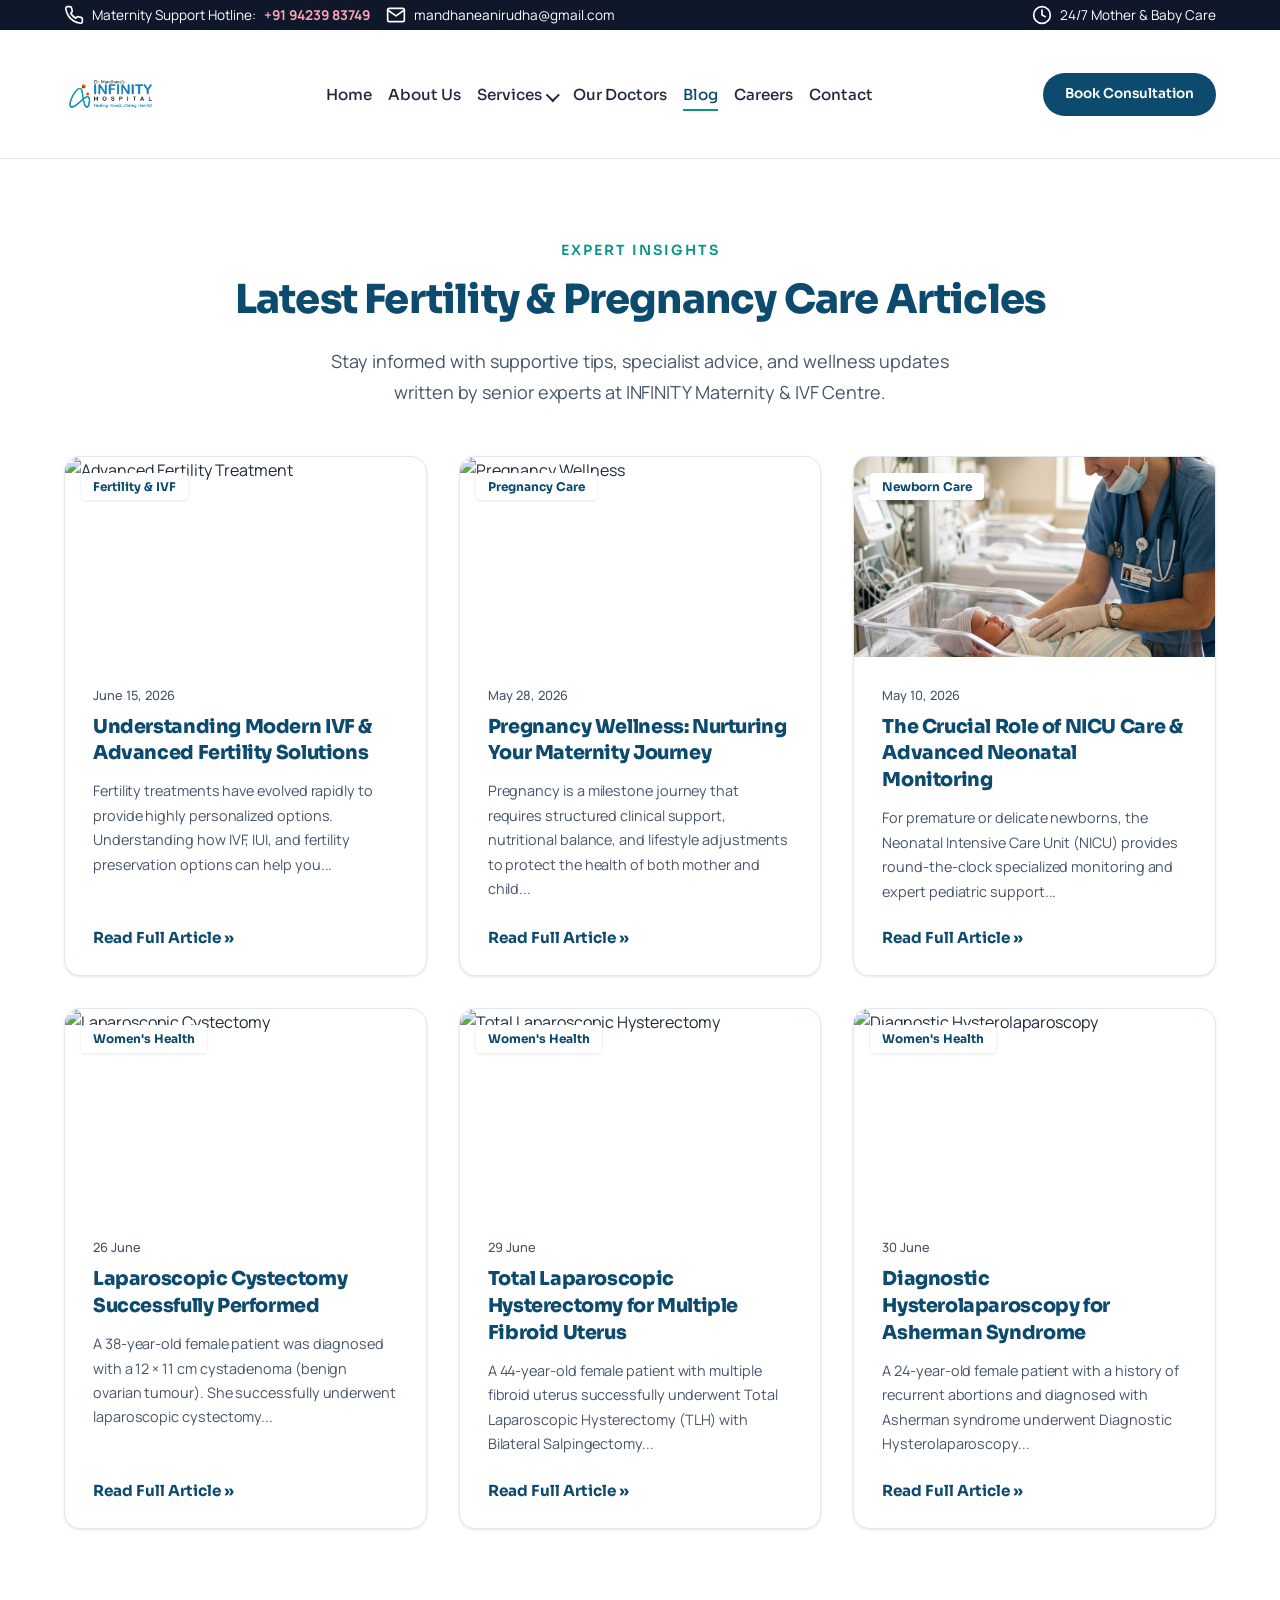
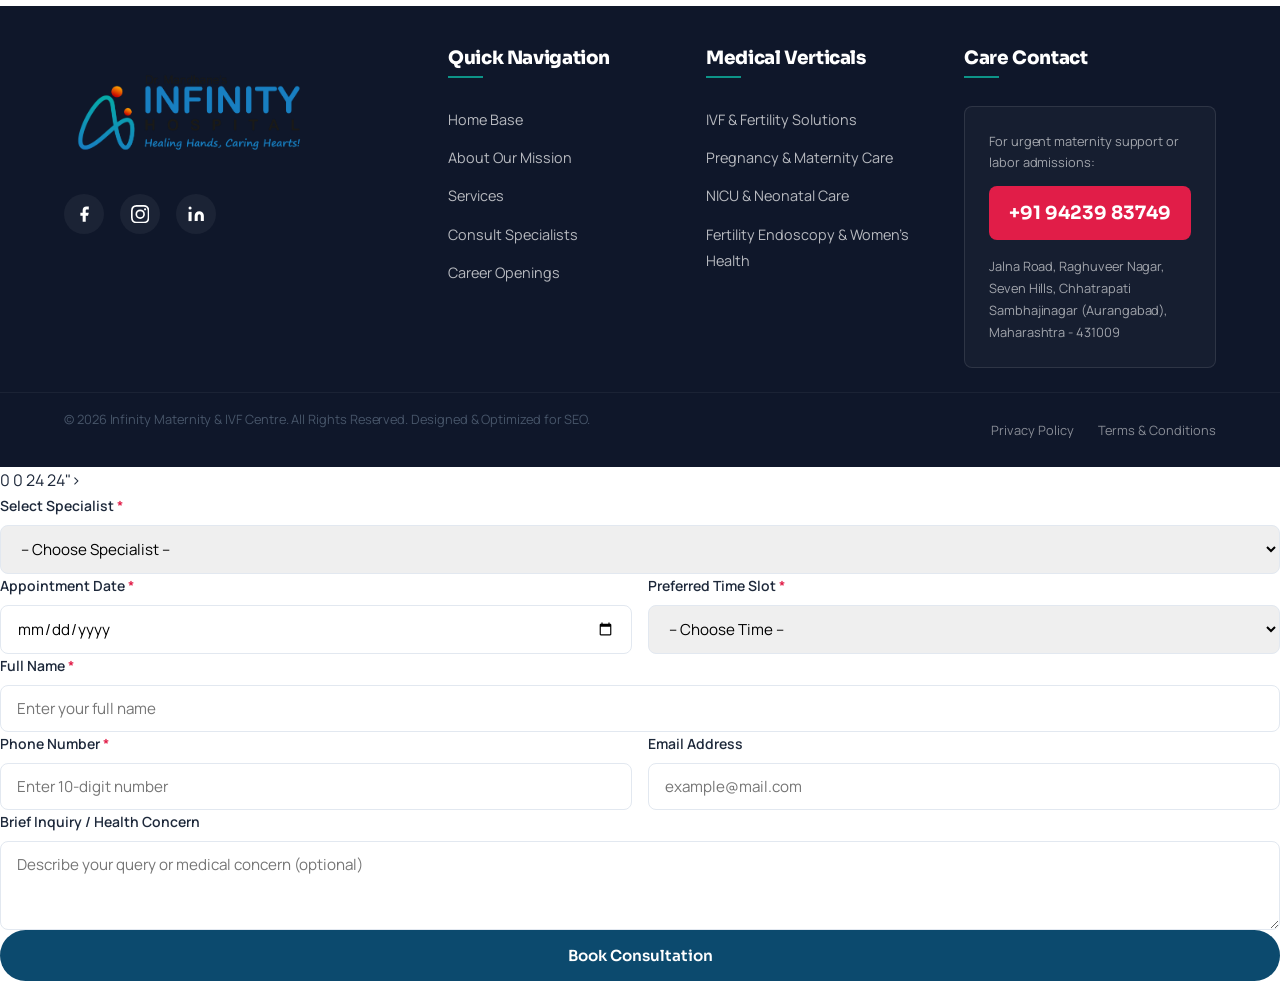
==== commit d77e866d: "changes are done" ====
--- a/INFINITY Hospital/blog.html
+++ b/INFINITY Hospital/blog.html
@@ -40,6 +40,8 @@
 
     <!-- Stylesheet -->
     <link rel="stylesheet" href="style.css">
+    <!-- Font Awesome 6 CDN -->
+    <link rel="stylesheet" href="https://cdnjs.cloudflare.com/ajax/libs/font-awesome/6.4.0/css/all.min.css">
 </head>
 
 <body>
@@ -87,7 +89,15 @@
             <nav class="nav-menu" id="navMenu">
                 <a href="index.html" class="nav-link">Home</a>
                 <a href="about.html" class="nav-link">About Us</a>
-                <a href="specialties.html" class="nav-link">Specialties</a>
+                <div class="nav-dropdown">
+                    <a href="services.html" class="nav-link nav-link-dropdown" aria-haspopup="true" aria-expanded="false" id="servicesDropdownToggle">Services <span class="dropdown-chevron" aria-hidden="true"></span></a>
+                    <div class="dropdown-menu" role="menu" aria-labelledby="servicesDropdownToggle">
+                        <a href="services.html?filter=surgery" class="dropdown-item">IVF & Fertility</a>
+                        <a href="services.html?filter=maternity" class="dropdown-item">Pregnancy Care</a>
+                        <a href="services.html?filter=icu" class="dropdown-item">NICU & Neonatal Care</a>
+                        <a href="services.html?filter=laparoscopy" class="dropdown-item">Fertility Endoscopy</a>
+                    </div>
+                </div>
                 <a href="doctors.html" class="nav-link">Our Doctors</a>
                 <a href="blog.html" class="nav-link active">Blog</a>
                 <a href="careers.html" class="nav-link">Careers</a>
@@ -97,62 +107,17 @@
             <!-- CTA & Burger Action Buttons -->
             <div class="nav-actions">
                 <a href="index.html#appointment" class="btn btn-primary btn-sm hide-tablet">Book Consultation</a>
-                <button class="burger-menu" id="burgerToggle" aria-label="Toggle Navigation">
-                    <span class="line"></span>
-                    <span class="line"></span>
-                    <span class="line"></span>
-                </button>
             </div>
         </div>
     </header>
 
-    <!-- MOBILE DRAWER MENU -->
-    <div class="mobile-drawer" id="mobileDrawer">
-        <div class="drawer-header">
-            <span class="brand-name">INFINITY MATERNITY & IVF CENTRE</span>
-            <button class="btn-close" id="drawerClose" aria-label="Close Navigation">&times;</button>
-        </div>
-        <nav class="drawer-nav">
-            <a href="index.html" class="drawer-link">Home</a>
-            <a href="about.html" class="drawer-link">About Us</a>
-            <a href="specialties.html" class="drawer-link">Specialties & Departments</a>
-            <a href="doctors.html" class="drawer-link">Our Doctors</a>
-            <a href="blog.html" class="drawer-link">Blog</a>
-            <a href="careers.html" class="drawer-link">Careers</a>
-            <a href="contact.html" class="drawer-link">Contact Us</a>
-            <div class="drawer-cta-wrapper">
-                <a href="index.html#appointment" class="btn btn-primary btn-block drawer-booking-btn">Book
-                    Consultation</a>
-                <a href="tel:+919423983749" class="btn btn-danger btn-block text-center mt-2">Maternity Hotline: +91
-                    94239 83749</a>
-            </div>
-        </nav>
-    </div>
-    <div class="drawer-overlay" id="drawerOverlay"></div>
-
     <main>
-        <!-- BREADCRUMB HERO SECTION -->
-        <section class="section bg-light" style="padding: 3rem 0; border-bottom: 1px solid var(--border-color);">
-            <div class="container">
-                <span class="section-tag">Parenthood Guides</span>
-                <h1 style="font-size: clamp(1.75rem, 5vw, 2.5rem); margin-bottom: 0.5rem;">Parenthood Journey & Fertility Blog</h1>
-                <p style="margin-bottom: 0; font-size: 1rem; color: var(--light-text);">
-                    <a href="index.html"
-                        style="color: var(--primary-color); text-decoration: none; font-weight: 600;">Home</a>
-                    &nbsp;&raquo;&nbsp;
-                    <span style="color: var(--light-text);">Blog</span>
-                </p>
-            </div>
-        </section>
-
-        <!-- LATEST BLOGS SECTION -->
         <section class="section">
             <div class="container">
                 <div class="section-header text-center">
                     <span class="section-tag">Expert Insights</span>
                     <h2 class="section-title">Latest Fertility & Pregnancy Care Articles</h2>
-                    <p class="section-desc mx-auto">Stay informed with supportive tips, specialist advice, and wellness
-                        updates written by senior experts at INFINITY Maternity & IVF Centre.</p>
+                    <p class="section-desc mx-auto">Stay informed with supportive tips, specialist advice, and wellness updates written by senior experts at INFINITY Maternity & IVF Centre.</p>
                 </div>
 
                 <div class="grid grid-3 mt-5">
@@ -221,7 +186,7 @@
                         <div class="blog-details">
                             <span class="blog-date">26 June</span>
                             <h3>Laparoscopic Cystectomy Successfully Performed</h3>
-                            <p class="blog-excerpt">A 38-year-old female patient was diagnosed with a 12 &times; 11 cm cystadenoma (benign ovarian tumour). She successfully underwent laparoscopic cystectomy...</p>
+                            <p class="blog-excerpt">A 38-year-old female patient was diagnosed with a 12 × 11 cm cystadenoma (benign ovarian tumour). She successfully underwent laparoscopic cystectomy...</p>
                             <button type="button" class="btn-read-more" data-blog="blog-4">Read Full Article
                                 &raquo;</button>
                         </div>
@@ -295,7 +260,7 @@
                 <ul class="footer-links">
                     <li><a href="index.html">Home Base</a></li>
                     <li><a href="about.html">About Our Mission</a></li>
-                    <li><a href="specialties.html">Specialties & Wards</a></li>
+                    <li><a href="services.html">Services</a></li>
                     <li><a href="doctors.html">Consult Specialists</a></li>
                     <li><a href="careers.html">Career Openings</a></li>
                 </ul>
@@ -304,13 +269,13 @@
             <div class="footer-col">
                 <h4>Medical Verticals</h4>
                 <ul class="footer-links">
-                    <li><a href="specialties.html?filter=surgery" class="dept-footer-link" data-filter="surgery">IVF &
+                    <li><a href="services.html?filter=surgery" class="dept-footer-link" data-filter="surgery">IVF &
                             Fertility Solutions</a></li>
-                    <li><a href="specialties.html?filter=maternity" class="dept-footer-link"
+                    <li><a href="services.html?filter=maternity" class="dept-footer-link"
                             data-filter="maternity">Pregnancy & Maternity Care</a></li>
-                    <li><a href="specialties.html?filter=icu" class="dept-footer-link" data-filter="icu">NICU & Neonatal
+                    <li><a href="services.html?filter=icu" class="dept-footer-link" data-filter="icu">NICU & Neonatal
                             Care</a></li>
-                    <li><a href="specialties.html?filter=laparoscopy" class="dept-footer-link"
+                    <li><a href="services.html?filter=laparoscopy" class="dept-footer-link"
                             data-filter="laparoscopy">Fertility Endoscopy & Women's Health</a></li>
                 </ul>
             </div>
@@ -340,80 +305,53 @@
         </div>
     </footer>
 
-    <!-- FLOATING ACTIONS -->
-    <div class="floating-actions" id="floatingActions">
-        <!-- Call Button -->
-        <a href="tel:+919423983749" class="float-btn float-call" aria-label="Call Us">
-            <svg viewBox="0 0 24 24" class="float-icon">
-                <path d="M22 16.92v3a2 2 0 0 1-2.18 2 19.79 19.79 0 0 1-8.63-3.07 19.5 19.5 0 0 1-6-6 19.79 19.79 0 0 1-3.07-8.67A2 2 0 0 1 4.11 2h3a2 2 0 0 1 2 1.72 12.84 12.84 0 0 0 .7 2.81 2 2 0 0 1-.45 2.11L8.09 9.91a16 16 0 0 0 6 6l1.27-1.27a2 2 0 0 1 2.11-.45 12.84 12.84 0 0 0 2.81.7A2 2 0 0 1 22 16.92z" fill="none" stroke="currentColor" stroke-width="2" stroke-linecap="round" stroke-linejoin="round"/>
-            </svg>
-            <span class="float-tooltip">Call Us</span>
-        </a>
-        <!-- WhatsApp Button -->
-        <a href="https://wa.me/919423983749" class="float-btn float-whatsapp" target="_blank" rel="noopener noreferrer" aria-label="Chat on WhatsApp">
-            <svg viewBox="0 0 24 24" class="float-icon">
-                <path d="M12.008 0C5.397 0 .06 5.348.06 11.957c.001 2.1.548 4.145 1.587 5.946L0 24l6.335-1.662c1.745.954 3.712 1.455 5.717 1.456 6.613 0 11.95-5.34 11.953-11.997A11.98 11.98 0 0 0 12.008 0zm6.59 16.953c-.273.766-1.57 1.408-2.155 1.5-1.026.16-2.222.42-5.467-1.042-3.136-1.407-5.11-4.63-5.267-4.847-.156-.217-1.266-1.747-1.266-3.33 0-1.58.825-2.35 1.118-2.656.294-.306.65-.383.878-.383.228 0 .456.002.652.012.203.01.46.008.72.673.275.703.94 2.366 1.02 2.535.084.17.14.368.026.602-.114.234-.173.379-.342.585-.17.206-.356.46-.508.618-.17.17-.348.356-.15.703.197.347.88 1.492 1.884 2.399 1.294 1.162 2.385 1.523 2.723 1.69.338.167.536.14.737-.1.2-.239.878-1.05.11-1.49-.66-.38-1.294-.766-1.57-.766-.276 0-.482.17-.737.46-.255.29-.536.6-.74.493-.203-.11-.856-.326-1.63-1.037-.604-.555-.95-1.127-1.07-1.332-.12-.2-.012-.308.087-.406.09-.09.2-.238.3-.357.1-.12.13-.2.2-.338.07-.138.03-.26-.02-.38-.05-.12-.46-1.14-.63-1.56-.17-.417-.35-.357-.48-.363-.12-.006-.26-.008-.4-.008-.14 0-.36.05-.55.263-.19.214-.73.74-.73 1.804 0 1.066.75 2.1 1.05 2.536.084.17.14.368.026.602z" fill="currentColor"/>
-            </svg>
-            <span class="float-tooltip">WhatsApp</span>
-        </a>
-        <!-- Instagram Button -->
-        <a href="https://www.instagram.com/infinityhospital19" class="float-btn float-instagram" target="_blank" rel="noopener noreferrer" aria-label="Instagram">
-            <svg viewBox="0 0 24 24" class="float-icon">
-                <rect x="2" y="2" width="20" height="20" rx="5" ry="5" fill="none" stroke="currentColor" stroke-width="2" stroke-linecap="round" stroke-linejoin="round"/>
-                <path d="M16 11.37A4 4 0 1 1 12.63 8 4 4 0 0 1 16 11.37z" fill="none" stroke="currentColor" stroke-width="2" stroke-linecap="round" stroke-linejoin="round"/>
-                <line x1="17.5" y1="6.5" x2="17.51" y2="6.5" fill="none" stroke="currentColor" stroke-width="2" stroke-linecap="round" stroke-linejoin="round"/>
-            </svg>
-            <span class="float-tooltip">Instagram</span>
-        </a>
-        <!-- Facebook Button -->
-        <a href="https://www.facebook.com/profile.php?id=61566189864378" class="float-btn float-facebook" target="_blank" rel="noopener noreferrer" aria-label="Facebook">
-            <svg viewBox="0 0 24 24" class="float-icon">
-                <path d="M18 2h-3a5 5 0 0 0-5 5v3H7v4h3v8h4v-8h3l1-4h-4V7a1 1 0 0 1 1-1h3z" fill="none" stroke="currentColor" stroke-width="2" stroke-linecap="round" stroke-linejoin="round"/>
-            </svg>
-            <span class="float-tooltip">Facebook</span>
-        </a>
-    </div>
-
-    <!-- Scroll to Top Button -->
-    <button class="scroll-top-btn" id="scrollTopBtn" aria-label="Scroll to Top">
-        <svg viewBox="0 0 24 24">
-            <polyline points="18 15 12 9 6 15" />
-        </svg>
-    </button>
-
-    <!-- DYNAMIC BLOG MODAL READER -->
-    <div class="modal-system" id="blogReaderModal">
-        <div class="modal-card modal-large">
-            <button class="modal-close-corner" data-modal="blogReaderModal">&times;</button>
-            <div class="modal-blog-header">
-                <span class="blog-modal-cat" id="blogModalCategory">Fertility & IVF</span>
-                <span class="blog-modal-date" id="blogModalDate">June 15, 2026</span>
-                <h2 id="blogModalTitle">Your Journey to Parenthood</h2>
-            </div>
-            <div class="modal-blog-body" id="blogModalContent">
-                <!-- Content injected dynamically by JS -->
-            </div>
-        </div>
-    </div>
-
-    <!-- DYNAMIC DIALOG MODALS -->
-    <!-- Book Consultation Modal -->
-    <div class="modal-system" id="bookConsultationModal">
-        <div class="modal-card modal-booking-card">
-            <button class="modal-close-corner" data-modal="bookConsultationModal" aria-label="Close Modal">&times;</button>
-            <h3 class="form-title" style="margin-bottom: 2rem;">Book Consultation</h3>
-            
-            <form id="modalAppointmentForm" class="appointment-form" novalidate>
-                <!-- Department and Doctor Select Grid -->
-                <div class="form-group-row">
-                    <div class="form-group">
-                        <label for="modalBookingDepartment">Select Service <span class="req">*</span></label>
-                        <select id="modalBookingDepartment" name="department" required>
-                            <option value="" disabled selected>-- Choose Service --</option>
-                            <option value="surgery">IVF & Fertility Solutions</option>
-                            <option value="maternity">Pregnancy & Maternity Care</option>
-                            <option value="icu">NICU & Neonatal Care</option>
-                            <option value="laparoscopy">Fertility Endoscopy & Women's Health</option>
+
+0 0 24 24"><path d="M6 9l6 6 6-6" fill="none" stroke="currentColor" stroke-width="2" stroke-linecap="round" stroke-linejoin="round"/></svg>
+                            </div>
+                            <div class="custom-options-container" id="modal-custom-options-list" role="listbox">
+                                <div class="custom-option" data-value="Obstetrics" role="option">Obstetrics</div>
+                                <div class="custom-option" data-value="High Risk Pregnancy" role="option">High Risk Pregnancy</div>
+                                <div class="custom-option" data-value="Gynecology" role="option">Gynecology</div>
+                                <div class="custom-option" data-value="Laparoscopic Surgery" role="option">Laparoscopic Surgery</div>
+                                <div class="custom-option" data-value="Infertility Treatment" role="option">Infertility Treatment</div>
+                                <div class="custom-option" data-value="IVF" role="option">IVF</div>
+                                <div class="custom-option" data-value="Normal Delivery" role="option">Normal Delivery</div>
+                                <div class="custom-option" data-value="Caesarean Section" role="option">Caesarean Section</div>
+                                <div class="custom-option" data-value="Hysteroscopy" role="option">Hysteroscopy</div>
+                                <div class="custom-option" data-value="Colposcopy" role="option">Colposcopy</div>
+                                <div class="custom-option" data-value="Family Planning" role="option">Family Planning</div>
+                                <div class="custom-option" data-value="Menopause Care" role="option">Menopause Care</div>
+                                <div class="custom-option" data-value="PCOS Treatment" role="option">PCOS Treatment</div>
+                                <div class="custom-option" data-value="Endometriosis" role="option">Endometriosis</div>
+                                <div class="custom-option" data-value="Fibroid Treatment" role="option">Fibroid Treatment</div>
+                                <div class="custom-option" data-value="Ovarian Cyst Treatment" role="option">Ovarian Cyst Treatment</div>
+                                <div class="custom-option" data-value="Antenatal Care" role="option">Antenatal Care</div>
+                                <div class="custom-option" data-value="Postnatal Care" role="option">Postnatal Care</div>
+                                <div class="custom-option" data-value="Neonatal Care" role="option">Neonatal Care</div>
+                            </div>
+                        </div>
+                        <!-- Hidden select backing element -->
+                        <select id="modalBookingDepartment" name="department" required style="display: none;">
+                            <option value="" disabled selected>Select Service</option>
+                            <option value="Obstetrics">Obstetrics</option>
+                            <option value="High Risk Pregnancy">High Risk Pregnancy</option>
+                            <option value="Gynecology">Gynecology</option>
+                            <option value="Laparoscopic Surgery">Laparoscopic Surgery</option>
+                            <option value="Infertility Treatment">Infertility Treatment</option>
+                            <option value="IVF">IVF</option>
+                            <option value="Normal Delivery">Normal Delivery</option>
+                            <option value="Caesarean Section">Caesarean Section</option>
+                            <option value="Hysteroscopy">Hysteroscopy</option>
+                            <option value="Colposcopy">Colposcopy</option>
+                            <option value="Family Planning">Family Planning</option>
+                            <option value="Menopause Care">Menopause Care</option>
+                            <option value="PCOS Treatment">PCOS Treatment</option>
+                            <option value="Endometriosis">Endometriosis</option>
+                            <option value="Fibroid Treatment">Fibroid Treatment</option>
+                            <option value="Ovarian Cyst Treatment">Ovarian Cyst Treatment</option>
+                            <option value="Antenatal Care">Antenatal Care</option>
+                            <option value="Postnatal Care">Postnatal Care</option>
+                            <option value="Neonatal Care">Neonatal Care</option>
                         </select>
                         <span class="error-msg" id="modalErrDepartment">Please select a service category.</span>
                     </div>
@@ -462,7 +400,7 @@
                 <div class="form-group-row">
                     <div class="form-group">
                         <label for="modalBookingPhone">Phone Number <span class="req">*</span></label>
-                        <input type="tel" id="modalBookingPhone" name="phone" placeholder="Enter 10-digit number" required>
+                        <input type="tel" id="modalBookingPhone" name="phone" placeholder="Enter 10-digit number" maxlength="10" inputmode="numeric" pattern="[0-9]{10}" required>
                         <span class="error-msg" id="modalErrPhone">Please enter a valid 10-digit phone number.</span>
                     </div>
 
--- a/INFINITY Hospital/style.css
+++ b/INFINITY Hospital/style.css
@@ -318,7 +318,7 @@
 .top-bar {
     background-color: var(--dark-bg);
     color: var(--white);
-    padding: 0.5rem 0;
+    padding: 0.25rem 0;
     font-size: 0.85rem;
 }
 
@@ -326,12 +326,14 @@
     display: flex;
     justify-content: space-between;
     align-items: center;
+    flex-wrap: wrap;
+    gap: 0.55rem;
 }
 
 .top-contact-info,
 .top-social-hours {
     display: flex;
-    gap: 1.5rem;
+    gap: 1rem;
 }
 
 .info-item {
@@ -358,7 +360,7 @@
 
 /* --- Navigation Header --- */
 .main-header {
-    background-color: rgba(255, 255, 255, 0.95);
+    background-color: rgba(255, 255, 255, 0.98);
     backdrop-filter: blur(10px);
     -webkit-backdrop-filter: blur(10px);
     border-bottom: 1px solid var(--border-color);
@@ -366,7 +368,9 @@
     top: 0;
     z-index: 1000;
     transition: var(--transition);
-    height: 80px;
+    min-height: 80px;
+    height: auto;
+    padding: 0.25rem 0;
     display: flex;
     align-items: center;
 }
@@ -376,6 +380,7 @@
     justify-content: space-between;
     align-items: center;
     width: 100%;
+    gap: 0.8rem;
 }
 
 .logo {
@@ -386,23 +391,22 @@
     gap: 0.5rem;
 }
 
-.logo-img {
-    height: 210px;
-    max-height: 210px;
+.main-header .logo-img {
     width: auto;
-    object-fit: contain;
-    margin: -65px 0;
-}
-
-.brand-col .logo-img {
-    height: 472px;
-    max-height: 472px;
-    width: auto;
-    object-fit: contain;
-    margin: -147px 0;
-}
-
-.logo-text {
+        height: 120px;
+        max-height: 120px;
+        max-width: 300px;
+        object-fit: contain;
+        margin: 0;
+    }
+
+    .brand-col .logo-img {
+        height: 120px;
+        max-height: 120px;
+        width: auto;
+        object-fit: contain;
+        margin: 0;
+    }
     display: flex;
     flex-direction: column;
     line-height: 1.1;
@@ -424,7 +428,15 @@
 
 .nav-menu {
     display: flex;
-    gap: 1.75rem;
+    flex-wrap: wrap;
+    align-items: center;
+    gap: 1rem;
+}
+
+.nav-actions {
+    display: flex;
+    align-items: center;
+    gap: 0.7rem;
 }
 
 .nav-link {
@@ -434,7 +446,7 @@
     font-size: 0.95rem;
     font-family: var(--font-heading);
     position: relative;
-    padding: 0.5rem 0;
+    padding: 0.25rem 0;
     transition: var(--transition);
 }
 
@@ -459,116 +471,77 @@
     width: 100%;
 }
 
-.nav-actions {
-    display: flex;
-    align-items: center;
-    gap: 1rem;
-}
-
-.burger-menu {
-    background: none;
-    border: none;
-    cursor: pointer;
-    display: none;
-    flex-direction: column;
-    gap: 5px;
-    padding: 0.5rem;
-    z-index: 1001;
-}
-
-.burger-menu .line {
-    width: 25px;
-    height: 3px;
-    background-color: var(--primary-color);
-    border-radius: 3px;
-    transition: var(--transition);
-}
-
-/* Mobile Drawer */
-.mobile-drawer {
-    position: fixed;
-    top: 0;
-    right: -320px;
-    width: 320px;
-    height: 100vh;
-    background-color: var(--white);
-    z-index: 1100;
-    box-shadow: var(--shadow-xl);
-    transition: var(--transition);
-    padding: 2rem 1.5rem;
-    display: flex;
-    flex-direction: column;
-}
-
-.mobile-drawer.open {
-    right: 0;
-}
-
-.drawer-header {
-    display: flex;
-    justify-content: space-between;
-    align-items: center;
-    margin-bottom: 2rem;
-    border-bottom: 1px solid var(--border-color);
-    padding-bottom: 1rem;
-}
-
-.drawer-header .brand-name {
-    font-size: 1.15rem;
-    color: var(--primary-color);
-}
-
-.btn-close {
-    background: none;
-    border: none;
-    font-size: 2rem;
-    cursor: pointer;
-    color: var(--light-text);
-}
-
-.drawer-nav {
-    display: flex;
-    flex-direction: column;
-    gap: 1.25rem;
-}
-
-.drawer-link {
-    text-decoration: none;
-    color: var(--dark-text);
-    font-size: 1.1rem;
-    font-family: var(--font-heading);
-    font-weight: 500;
-    padding-bottom: 0.25rem;
-    border-bottom: 1px solid transparent;
-}
-
-.drawer-link:hover {
-    color: var(--primary-color);
-    border-bottom-color: var(--secondary-color);
-}
-
-.drawer-cta-wrapper {
-    margin-top: auto;
-    padding-top: 2rem;
-}
-
-.drawer-overlay {
-    position: fixed;
-    top: 0;
-    left: 0;
-    width: 100vw;
-    height: 100vh;
-    background-color: rgba(15, 23, 42, 0.4);
-    z-index: 1050;
-    opacity: 0;
-    visibility: hidden;
-    transition: var(--transition);
-}
-
-.drawer-overlay.active {
-    opacity: 1;
-    visibility: visible;
-}
+    .nav-dropdown {
+        position: relative;
+    }
+
+    .nav-link-dropdown {
+        display: inline-flex;
+        align-items: center;
+        gap: 0.35rem;
+    }
+
+    .dropdown-chevron {
+        display: inline-block;
+        width: 0.6rem;
+        height: 0.6rem;
+        border-right: 2px solid currentColor;
+        border-bottom: 2px solid currentColor;
+        transform: rotate(45deg);
+        transition: transform var(--transition);
+    }
+
+    .nav-dropdown:hover .dropdown-chevron,
+    .nav-dropdown.show .dropdown-chevron {
+        transform: rotate(225deg);
+    }
+
+    .dropdown-menu {
+        position: absolute;
+        top: calc(100% + 0.75rem);
+        left: 0;
+        min-width: 220px;
+        background: var(--white);
+        border-radius: 1rem;
+        box-shadow: var(--shadow-xl);
+        padding: 0.4rem 0;
+        opacity: 0;
+        transform: translateY(-8px);
+        pointer-events: none;
+        visibility: hidden;
+        transition: opacity var(--transition), transform var(--transition), visibility var(--transition);
+        z-index: 1100;
+    }
+
+    .nav-dropdown:hover .dropdown-menu,
+    .nav-dropdown.show .dropdown-menu {
+        opacity: 1;
+        transform: translateY(0);
+        visibility: visible;
+        pointer-events: auto;
+    }
+
+    .dropdown-item {
+        display: block;
+        padding: 0.75rem 1rem;
+        color: var(--dark-text);
+        font-weight: 500;
+        text-decoration: none;
+        transition: background var(--transition), color var(--transition);
+    }
+
+    .dropdown-item:hover,
+    .dropdown-item:focus {
+        background: rgba(59, 130, 246, 0.08);
+        color: var(--primary-color);
+    }
+
+    .dropdown-item:focus-visible {
+        outline: 2px solid var(--primary-color);
+        outline-offset: 2px;
+    }
+
+
 
 /* --- Hero Section --- */
 .hero-section {
@@ -649,7 +622,300 @@
     margin-bottom: 2.5rem;
 }
 
-
+/* --- Hero Dashboard Appointment Card --- */
+.hero-dashboard-card {
+    background: rgba(255, 255, 255, 0.08);
+    backdrop-filter: blur(20px);
+    -webkit-backdrop-filter: blur(20px);
+    border: 1px solid rgba(255, 255, 255, 0.15);
+    border-radius: var(--border-radius);
+    padding: 1.5rem 2rem;
+    width: 100%;
+    max-width: 900px;
+    animation: fadeInUp 0.8s ease 0.4s both;
+}
+
+@keyframes fadeInUp {
+    from { opacity: 0; transform: translateY(20px); }
+    to   { opacity: 1; transform: translateY(0); }
+}
+
+.hero-dash-title {
+    font-family: var(--font-heading);
+    font-size: 1rem;
+    font-weight: 700;
+    color: var(--white);
+    margin-bottom: 1.25rem;
+    display: flex;
+    align-items: center;
+    gap: 0.5rem;
+    letter-spacing: 0.5px;
+}
+
+.hero-dash-title i {
+    color: var(--primary-light);
+    font-size: 1.1rem;
+}
+
+.hero-dash-fields {
+    display: grid;
+    grid-template-columns: 2fr 1.5fr 1fr auto;
+    gap: 1rem;
+    align-items: end;
+}
+
+.hero-dash-field label {
+    display: block;
+    font-size: 0.75rem;
+    font-weight: 600;
+    text-transform: uppercase;
+    letter-spacing: 1px;
+    color: rgba(255, 255, 255, 0.7);
+    margin-bottom: 0.45rem;
+    font-family: var(--font-heading);
+}
+
+/* Override custom-select styles inside hero dashboard */
+.hero-dashboard-card .custom-select-trigger {
+    background-color: rgba(255, 255, 255, 0.1);
+    border-color: rgba(255, 255, 255, 0.2);
+    color: var(--white);
+    font-size: 0.9rem;
+    padding: 0.7rem 1rem;
+}
+
+.hero-dashboard-card .custom-select-trigger:focus,
+.hero-dashboard-card .custom-select-wrapper.open .custom-select-trigger {
+    border-color: var(--primary-light);
+    box-shadow: 0 0 0 3px rgba(14, 165, 233, 0.25);
+}
+
+.hero-dashboard-card .custom-select-trigger .chevron-icon {
+    stroke: rgba(255, 255, 255, 0.7);
+}
+
+.hero-dashboard-card .custom-options-container {
+    max-height: 220px;
+    border-radius: 12px;
+    box-shadow: 0 12px 40px rgba(0, 0, 0, 0.35);
+    border: 1px solid var(--border-color);
+}
+
+/* --- Custom Select (Premium) --- */
+.custom-select-wrapper {
+    position: relative;
+    width: 100%;
+    display: inline-block;
+    font-family: var(--font-body);
+}
+
+.custom-select-trigger {
+    display: flex;
+    align-items: center;
+    justify-content: space-between;
+    gap: 0.75rem;
+    cursor: pointer;
+    border: 1px solid rgba(0,0,0,0.06);
+    border-radius: 12px;
+    background: var(--white);
+    padding: 0.7rem 0.95rem;
+    transition: var(--transition);
+    min-height: 44px;
+}
+
+.custom-select-trigger span {
+    flex: 1 1 auto;
+    color: var(--dark-text);
+    font-size: 0.95rem;
+}
+
+.custom-select-trigger:focus {
+    outline: none;
+    box-shadow: 0 6px 24px rgba(12,74,110,0.12);
+}
+
+.chevron-icon {
+    width: 1.05rem;
+    height: 1.05rem;
+    transition: transform 0.28s ease;
+    flex-shrink: 0;
+}
+
+.custom-select-wrapper .custom-options-container {
+    position: absolute;
+    left: 0;
+    top: calc(100% + 0.5rem);
+    width: 100%;
+    background: var(--white);
+    color: var(--dark-text);
+    border-radius: 12px;
+    box-shadow: var(--shadow-lg);
+    border: 1px solid var(--border-color);
+    max-height: 300px;
+    overflow: auto;
+    opacity: 0;
+    transform-origin: top center;
+    transform: translateY(-6px) scaleY(0.98);
+    pointer-events: none;
+    transition: opacity 220ms cubic-bezier(.2,.9,.2,1), transform 220ms cubic-bezier(.2,.9,.2,1);
+    z-index: 2000;
+}
+
+.custom-select-wrapper.open .custom-options-container {
+    opacity: 1;
+    transform: translateY(0) scaleY(1);
+    pointer-events: auto;
+}
+
+.custom-select-wrapper.open .chevron-icon {
+    transform: rotate(-180deg);
+}
+
+.custom-option {
+    padding: 0.65rem 0.9rem;
+    cursor: pointer;
+    transition: background-color 160ms ease, color 160ms ease, transform 160ms ease;
+    font-size: 0.95rem;
+    display: flex;
+    align-items: center;
+    gap: 0.5rem;
+}
+
+.custom-option:hover {
+    background-color: rgba(14,165,233,0.06);
+    transform: translateX(3px);
+}
+
+.custom-option.selected {
+    background: linear-gradient(90deg, rgba(14,165,233,0.12), rgba(13,148,136,0.04));
+    color: var(--primary-color);
+    font-weight: 600;
+}
+
+.custom-option:focus {
+    outline: none;
+    background-color: rgba(14,165,233,0.08);
+}
+
+/* Ensure dropdown stays within viewport on small screens */
+@media (max-width: 600px) {
+    .custom-select-wrapper .custom-options-container {
+        max-height: 260px;
+    }
+}
+
+/* standalone whatsapp-fab styles removed to avoid duplication with .floating-actions */
+
+/* Hero-specific custom select appearance (glass, white text) */
+.hero-dashboard-card .custom-select-trigger {
+    background-color: rgba(255, 255, 255, 0.06) !important;
+    color: rgba(255,255,255,0.95) !important;
+    border-color: rgba(255,255,255,0.12) !important;
+}
+.hero-dashboard-card .custom-select-trigger span {
+    color: rgba(255,255,255,0.95) !important;
+}
+.hero-dashboard-card .custom-select-trigger .chevron-icon {
+    stroke: rgba(255,255,255,0.9);
+}
+.hero-dashboard-card .custom-options-container {
+    background: var(--white);
+    color: var(--dark-text);
+}
+
+/* Compact hero service select styling (integrates into hero content without layout shifts) */
+.hero-service-select-wrapper { max-width: 360px; margin-top: 0.5rem; }
+.hero-service-select-wrapper .custom-select-trigger {
+    background-color: rgba(255, 255, 255, 0.06);
+    color: rgba(255,255,255,0.95);
+    border-color: rgba(255,255,255,0.12);
+    padding: 0.6rem 0.9rem;
+    border-radius: 10px;
+}
+.hero-service-select-wrapper .chevron-icon { stroke: rgba(255,255,255,0.9); }
+.hero-service-select-wrapper .custom-options-container { background: var(--white); color: var(--dark-text); }
+
+@media (max-width: 768px) {
+    .hero-service-select-wrapper { max-width: 100%; }
+}
+.hero-dash-input {
+    width: 100%;
+    padding: 0.7rem 1rem;
+    border-radius: var(--border-radius-sm);
+    border: 1px solid rgba(255, 255, 255, 0.2);
+    background-color: rgba(255, 255, 255, 0.1);
+    color: var(--white);
+    font-family: var(--font-body);
+    font-size: 0.9rem;
+    transition: var(--transition);
+    outline: none;
+    -webkit-appearance: none;
+    appearance: none;
+}
+
+.hero-dash-input:focus {
+    border-color: var(--primary-light);
+    box-shadow: 0 0 0 3px rgba(14, 165, 233, 0.25);
+}
+
+.hero-dash-input option {
+    background-color: var(--dark-bg);
+    color: var(--white);
+}
+
+/* Date input color fix for webkit */
+.hero-dashboard-card input[type="date"]::-webkit-calendar-picker-indicator {
+    filter: invert(1);
+    cursor: pointer;
+}
+
+.hero-dash-book-btn {
+    width: 100%;
+    padding: 0.75rem 1.75rem;
+    font-size: 0.95rem;
+    font-weight: 700;
+    white-space: nowrap;
+    display: flex;
+    align-items: center;
+    justify-content: center;
+    gap: 0.5rem;
+    border-radius: var(--border-radius-sm);
+}
+
+.hero-dash-book-btn i {
+    font-size: 0.85rem;
+    transition: transform 0.3s ease;
+}
+
+.hero-dash-book-btn:hover i {
+    transform: translateX(4px);
+}
+
+/* Responsive: Tablet */
+@media (max-width: 992px) {
+    .hero-dash-fields {
+        grid-template-columns: 1fr 1fr;
+    }
+
+    .hero-dash-cta-field {
+        grid-column: 1 / -1;
+    }
+}
+
+/* Responsive: Mobile */
+@media (max-width: 600px) {
+    .hero-dashboard-card {
+        padding: 1.25rem 1.25rem;
+    }
+
+    .hero-dash-fields {
+        grid-template-columns: 1fr;
+    }
+
+    .hero-dash-cta-field {
+        grid-column: auto;
+    }
+}
 
 
 
@@ -1106,6 +1372,72 @@
     align-items: center;
     gap: 0.5rem;
 }
+
+/* --- Premium Floating Social Actions (Circular Gradient Icons) --- */
+.floating-actions {
+    position: fixed;
+    right: 20px;
+    top: 35%;
+    display: flex;
+    flex-direction: column;
+    gap: 14px;
+    align-items: center;
+    z-index: 6000;
+    pointer-events: auto;
+}
+
+.floating-actions .float-btn {
+    width: 62px;
+    height: 62px;
+    border-radius: 50%;
+    display: inline-flex;
+    align-items: center;
+    justify-content: center;
+    color: #fff;
+    text-decoration: none;
+    box-shadow: var(--shadow-premium);
+    transition: transform 220ms cubic-bezier(.2,.9,.2,1), box-shadow 220ms ease, opacity 220ms ease;
+    will-change: transform, box-shadow;
+}
+
+.floating-actions .float-btn i {
+    font-size: 22px;
+    line-height: 1;
+}
+
+.floating-actions .float-phone { background: linear-gradient(135deg,#0f172a 0%, #0c4a6e 100%); }
+.floating-actions .float-instagram { background: linear-gradient(45deg,#f58529 0%,#dd2a7b 35%,#8134af 65%,#515bd4 100%); }
+.floating-actions .float-facebook { background: linear-gradient(135deg,#1877f2 0%,#145dbf 100%); }
+.floating-actions .float-whatsapp { background: linear-gradient(135deg,#25D366 0%,#128C7E 100%); }
+
+.floating-actions .float-btn:hover,
+.floating-actions .float-btn:focus {
+    transform: scale(1.08);
+    box-shadow: 0 18px 40px rgba(15,23,42,0.18);
+}
+
+.floating-actions .float-btn:active {
+    transform: scale(0.98);
+}
+
+.floating-actions .float-tooltip { display: none; }
+
+/* Responsive: reduce size on tablet/mobile and move slightly inward */
+@media (max-width: 900px) {
+    .floating-actions { right: 14px; gap: 12px; }
+    .floating-actions .float-btn { width: 56px; height: 56px; }
+    .floating-actions .float-btn i { font-size: 20px; }
+}
+
+@media (max-width: 480px) {
+    .floating-actions { right: 12px; top: auto; bottom: 18px; flex-direction: column; }
+    .floating-actions .float-btn { width: 52px; height: 52px; }
+    .floating-actions .float-btn i { font-size: 18px; }
+}
+
+/* Fade when near footer (controlled by JS) */
+.floating-actions.near-footer { opacity: 0.75; transform: translateY(-6px); }
+
 
 .dept-points li::before {
     content: '\2022';
@@ -2818,21 +3150,36 @@
 
 /* Tablet Viewports (Max-width: 1024px) */
 @media (max-width: 1024px) {
-    .hide-tablet {
-        display: none !important;
-    }
-
-    .burger-menu {
-        display: flex;
+    .main-header {
+        position: relative;
+        min-height: auto;
+        padding: 0.85rem 0;
+    }
+
+    .nav-container {
+        flex-direction: column;
+        gap: 0.85rem;
+        align-items: center;
+        text-align: center;
     }
 
     .nav-menu {
-        display: none;
+        justify-content: center;
+        width: 100%;
+        gap: 0.9rem 1rem;
+    }
+
+    .nav-actions {
+        width: auto;
+        justify-content: center;
+        margin-top: 0.2rem;
     }
 
     .logo-img {
-        height: 50px;
-        max-height: 50px;
+        width: auto;
+        height: 80px;
+        max-height: 80px;
+        max-width: 240px;
         margin: 0;
     }
 
@@ -3015,8 +3362,19 @@
         display: none !important;
     }
 
-    .logo-img {
-        max-width: 130px;
+    .main-header .logo-img {
+        width: auto;
+        height: 60px;
+        max-height: 60px;
+        max-width: 180px;
+    }
+
+    .nav-menu {
+        gap: 0.7rem 0.9rem;
+    }
+
+    .nav-link {
+        font-size: 0.85rem;
     }
 
     .hero-headline {
@@ -3114,10 +3472,281 @@
     }
     body {
         font-size: 0.95rem;
-    }
-    
-    /* Mobile drawer safety max-width */
-    .mobile-drawer {
-        max-width: 100vw;
-    }
+    }}
+
+/* ==========================================================================
+   ADDED FOR SERVICES REDESIGN (Aarogyam-inspired UI/UX updates)
+   ========================================================================== */
+
+/* --- Custom Premium Footer Social Icons --- */
+.footer-social-links a {
+    position: relative;
+    overflow: hidden;
+    z-index: 1;
+}
+
+.footer-social-links a[aria-label="Facebook"]:hover {
+    background: #1877f2 !important;
+    color: var(--white) !important;
+    box-shadow: 0 6px 16px rgba(24, 119, 242, 0.45);
+    transform: translateY(-3px) scale(1.08);
+}
+
+.footer-social-links a[aria-label="Instagram"]:hover {
+    background: radial-gradient(circle at 30% 107%, #fdf497 0%, #fdf497 5%, #fd5949 45%,#d6249f 60%,#285AEB 90%) !important;
+    color: var(--white) !important;
+    box-shadow: 0 6px 16px rgba(220, 39, 67, 0.45);
+    transform: translateY(-3px) scale(1.08);
+}
+
+.footer-social-links a[aria-label="LinkedIn"]:hover {
+    background: #0077b5 !important;
+    color: var(--white) !important;
+    box-shadow: 0 6px 16px rgba(0, 119, 181, 0.45);
+    transform: translateY(-3px) scale(1.08);
+}
+
+/* --- Custom Vertical Select Component --- */
+.custom-select-wrapper {
+    position: relative;
+    width: 100%;
+}
+
+.custom-select-trigger {
+    display: flex;
+    justify-content: space-between;
+    align-items: center;
+    padding: 0.75rem 1rem;
+    background-color: var(--white);
+    border-radius: var(--border-radius-sm);
+    border: 1px solid var(--border-color);
+    font-family: var(--font-body);
+    font-size: 0.95rem;
+    color: var(--dark-text);
+    cursor: pointer;
+    outline: none;
+    transition: var(--transition);
+    user-select: none;
+}
+
+.custom-select-trigger:focus,
+.custom-select-wrapper.open .custom-select-trigger {
+    border-color: var(--primary-light);
+    box-shadow: 0 0 0 3px rgba(14, 165, 233, 0.15);
+}
+
+.custom-select-trigger .chevron-icon {
+    width: 1rem;
+    height: 1rem;
+    transition: transform 0.3s ease;
+}
+
+.custom-select-wrapper.open .chevron-icon {
+    transform: rotate(180deg);
+}
+
+.custom-options-container {
+    position: absolute;
+    top: calc(100% + 4px);
+    left: 0;
+    right: 0;
+    background-color: var(--white);
+    border-radius: var(--border-radius-sm);
+    border: 1px solid var(--border-color);
+    box-shadow: var(--shadow-lg);
+    z-index: 100;
+    max-height: 250px;
+    overflow-y: auto;
+    opacity: 0;
+    visibility: hidden;
+    transform: translateY(-8px);
+    transition: opacity 0.3s ease, transform 0.3s ease, visibility 0.3s ease;
+}
+
+/* Custom scrollbar for options list */
+.custom-options-container::-webkit-scrollbar {
+    width: 6px;
+}
+.custom-options-container::-webkit-scrollbar-track {
+    background: transparent;
+}
+.custom-options-container::-webkit-scrollbar-thumb {
+    background-color: rgba(71, 85, 105, 0.2);
+    border-radius: 3px;
+}
+.custom-options-container::-webkit-scrollbar-thumb:hover {
+    background-color: rgba(71, 85, 105, 0.4);
+}
+
+.custom-select-wrapper.open .custom-options-container {
+    opacity: 1;
+    visibility: visible;
+    transform: translateY(0);
+}
+
+.custom-option {
+    padding: 0.75rem 1rem;
+    font-size: 0.925rem;
+    font-family: var(--font-body);
+    color: var(--light-text);
+    cursor: pointer;
+    transition: var(--transition);
+}
+
+.custom-option:hover {
+    background-color: var(--light-bg);
+    color: var(--primary-hover);
+}
+
+.custom-option.selected {
+    background-color: rgba(12, 74, 110, 0.08);
+    color: var(--primary-color);
+    font-weight: 600;
+}
+
+/* --- Services Grid Section (services.html) --- */
+.services-section {
+    padding: var(--section-padding) 0;
+}
+
+.services-grid {
+    display: grid;
+    grid-template-columns: repeat(auto-fill, minmax(290px, 1fr));
+    gap: 2rem;
+    margin-top: 3rem;
+}
+
+.service-card {
+    background-color: var(--white);
+    border-radius: var(--border-radius);
+    padding: 2.2rem;
+    box-shadow: var(--shadow-sm);
+    border: 1px solid var(--border-color);
+    display: none;
+    flex-direction: column;
+    transition: var(--transition);
+    height: 100%;
+    position: relative;
+    overflow: hidden;
+}
+
+.service-card.show-card {
+    display: flex;
+    animation: fadeIn 0.5s ease;
+}
+
+.service-card::after {
+    content: '';
+    position: absolute;
+    bottom: 0;
+    left: 0;
+    width: 100%;
+    height: 4px;
+    background-color: transparent;
+    transition: var(--transition);
+}
+
+.service-card:hover {
+    transform: translateY(-8px);
+    box-shadow: var(--shadow-xl);
+}
+
+/* Sub-themes for cards matching their category color to look cohesive yet distinct */
+.service-card.theme-surgery:hover::after {
+    background-color: #8b5cf6;
+}
+.service-card.theme-maternity:hover::after {
+    background-color: var(--accent-color);
+}
+.service-card.theme-icu:hover::after {
+    background-color: var(--secondary-color);
+}
+.service-card.theme-laparoscopy:hover::after {
+    background-color: var(--primary-light);
+}
+
+.service-card:hover .service-card-icon-box.theme-surgery {
+    background-color: #8b5cf6;
+    color: var(--white);
+    box-shadow: 0 4px 14px rgba(139, 92, 246, 0.4);
+}
+.service-card:hover .service-card-icon-box.theme-maternity {
+    background-color: var(--accent-color);
+    color: var(--white);
+    box-shadow: 0 4px 14px rgba(225, 29, 72, 0.4);
+}
+.service-card:hover .service-card-icon-box.theme-icu {
+    background-color: var(--secondary-color);
+    color: var(--white);
+    box-shadow: 0 4px 14px rgba(13, 148, 136, 0.4);
+}
+.service-card:hover .service-card-icon-box.theme-laparoscopy {
+    background-color: var(--primary-light);
+    color: var(--white);
+    box-shadow: 0 4px 14px rgba(14, 165, 233, 0.4);
+}
+
+.service-card-icon-box {
+    width: 3.5rem;
+    height: 3.5rem;
+    border-radius: var(--border-radius-sm);
+    display: flex;
+    align-items: center;
+    justify-content: center;
+    margin-bottom: 1.5rem;
+    transition: var(--transition);
+}
+
+.service-card-icon-box.theme-surgery {
+    background-color: rgba(139, 92, 246, 0.1);
+    color: #8b5cf6;
+}
+.service-card-icon-box.theme-maternity {
+    background-color: rgba(225, 29, 72, 0.1);
+    color: var(--accent-color);
+}
+.service-card-icon-box.theme-icu {
+    background-color: rgba(13, 148, 136, 0.1);
+    color: var(--secondary-color);
+}
+.service-card-icon-box.theme-laparoscopy {
+    background-color: rgba(14, 165, 233, 0.1);
+    color: var(--primary-light);
+}
+
+.service-card-icon-box i {
+    font-size: 1.5rem;
+}
+
+.service-card h3 {
+    font-size: 1.25rem;
+    margin-bottom: 0.75rem;
+    color: var(--dark-text);
+}
+
+.service-card p {
+    font-size: 0.95rem;
+    color: var(--light-text);
+    line-height: 1.6;
+    margin-bottom: 1.5rem;
+    flex-grow: 1;
+}
+
+.service-card-footer {
+    display: flex;
+    justify-content: space-between;
+    align-items: center;
+    margin-top: auto;
+    width: 100%;
+}
+
+.service-learn-link {
+    font-size: 0.9rem;
+    font-weight: 700;
+    color: var(--primary-color);
+    text-decoration: none;
+    transition: var(--transition);
+}
+.service-learn-link:hover {
+    color: var(--primary-light);
 }
